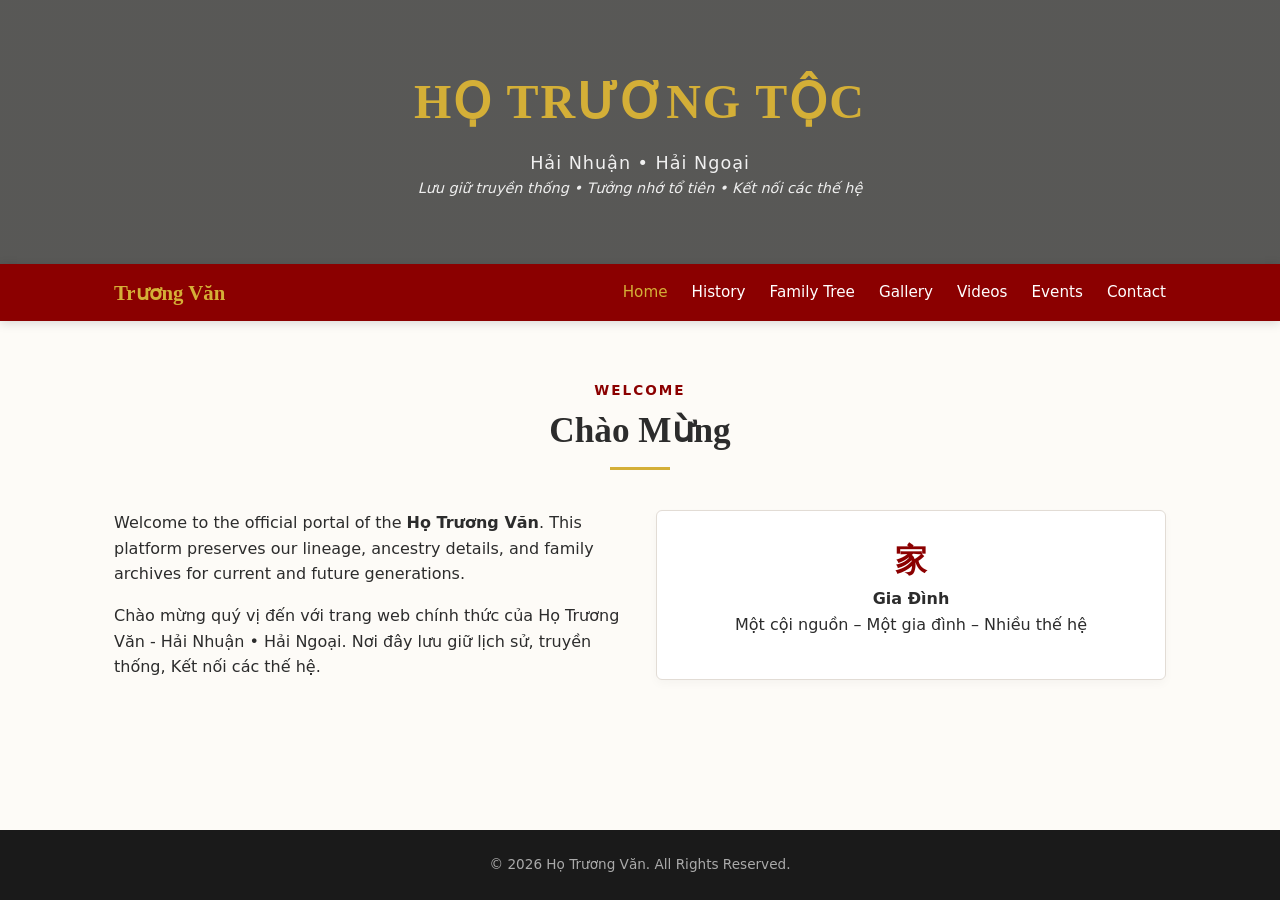
==== index.html @ 4f56e283 "Update index.html" ====
<!DOCTYPE html>
<html lang="en">
<head>
    <meta charset="UTF-8">
    <meta name="viewport" content="width=device-width, initial-scale=1.0">
    <title>Họ Trương Văn | Home</title>
    <link rel="stylesheet" href="style.css">
</head>
<body>
    <header class="hero">
        <div class="hero-overlay">
            <h1>HỌ TRƯƠNG TỘC</h1>
            <p class="tagline">Hải Nhuận • Hải Ngoại</p>
            <p class="vietnamese-tagline">Lưu giữ truyền thống • Tưởng nhớ tổ tiên • Kết nối các thế hệ</p>
        </div>
    </header>

    <nav class="navbar">
        <div class="nav-container">
            <div class="logo">Trương Văn</div>
            <button class="menu-toggle" id="menuToggle">☰</button>
            <div class="nav-links" id="navLinks">
                <a href="index.html" class="active">Home</a>
                <a href="history.html">History</a>
                <a href="family.html">Family Tree</a>
                <a href="gallery.html">Gallery</a>
                <a href="video.html">Videos</a>
                <a href="events.html">Events</a>
                <a href="contact.html">Contact</a>
            </div>
        </div>
    </nav>

    <main class="container">
        <div class="section-heading">
            <span>WELCOME</span>
            <h2>Chào Mừng</h2>
            <div class="divider"></div>
        </div>
        <div class="grid-2">
            <div>
                <p>Welcome to the official portal of the <strong>Họ Trương Văn</strong>. This platform preserves our lineage, ancestry details, and family archives for current and future generations.</p>
                <p style="margin-top: 1rem;" class="vietnamese-tagline">Chào mừng quý vị đến với trang web chính thức của Họ Trương Văn - Hải Nhuận • Hải Ngoại. Nơi đây lưu giữ lịch sử, truyền thống, Kết nối các thế hệ.</p>
            </div>
            <div class="card" style="text-align: center;">
                <h3 style="color: var(--primary-color); font-size: 2rem;">家</h3>
                <h4>Gia Đình</h4>
                <p>Một cội nguồn – Một gia đình – Nhiều thế hệ</p>
            </div>
        </div>
    </main>

    <footer><p>© 2026 Họ Trương Văn. All Rights Reserved.</p></footer>
    <script src="script.js"></script>
</body>
</html>
---- style.css ----
/* ==========================================================================
   1. Root Variables & Resets
   ========================================================================== */
:root {
  --primary-color: #8b0000;      /* Imperial Red */
  --accent-color: #d4af37;       /* Gold Accent */
  --bg-light: #fdfbf7;           /* Parchment background */
  --bg-card: #ffffff;
  --text-dark: #2c2c2c;
  --text-muted: #666666;
  --border-color: #e2dcd5;
  --font-heading: 'Georgia', 'Times New Roman', serif;
  --font-body: system-ui, -apple-system, sans-serif;
  --max-width: 1100px;
}

*, *::before, *::after {
  box-sizing: border-box;
  margin: 0;
  padding: 0;
}

body {
  font-family: var(--font-body);
  background-color: var(--bg-light);
  color: var(--text-dark);
  line-height: 1.6;
  display: flex;
  flex-direction: column;
  min-height: 100vh;
}

main { flex: 1; }

/* ==========================================================================
   2. Shared Header & Hero
   ========================================================================== */
.hero {
  background: linear-gradient(rgba(0, 0, 0, 0.65), rgba(0, 0, 0, 0.65)),
              url('https://images.unsplash.com/photo-1518709268805-4e9042af9f23?auto=format&fit=crop&w=1600&q=80') center/cover no-repeat;
  color: #ffffff;
  text-align: center;
  padding: 4rem 1.5rem;
}

.hero-overlay { max-width: 800px; margin: 0 auto; }

.hero h1 {
  font-family: var(--font-heading);
  font-size: clamp(2rem, 4vw, 3rem);
  letter-spacing: 2px;
  color: var(--accent-color);
  margin-bottom: 0.5rem;
}

.hero .tagline { font-size: 1.1rem; letter-spacing: 1px; color: #f0f0f0; }
.hero .vietnamese-tagline { font-style: italic; font-size: 0.9rem; opacity: 0.9; }

/* Navigation */
.navbar {
  background-color: var(--primary-color);
  position: sticky;
  top: 0;
  z-index: 1000;
  box-shadow: 0 2px 10px rgba(0, 0, 0, 0.15);
}

.nav-container {
  max-width: var(--max-width);
  margin: 0 auto;
  display: flex;
  justify-content: space-between;
  align-items: center;
  padding: 0.75rem 1.5rem;
}

.logo {
  font-family: var(--font-heading);
  font-size: 1.3rem;
  font-weight: bold;
  color: var(--accent-color);
}

.menu-toggle {
  display: none;
  background: none;
  border: none;
  color: #ffffff;
  font-size: 1.8rem;
  cursor: pointer;
}

.nav-links { display: flex; gap: 1.5rem; }

.nav-links a {
  color: #ffffff;
  text-decoration: none;
  font-weight: 500;
  font-size: 0.95rem;
  transition: color 0.3s;
}

.nav-links a:hover,
.nav-links a.active {
  color: var(--accent-color);
}

/* ==========================================================================
   3. Page Layouts & Components
   ========================================================================== */
.container {
  max-width: var(--max-width);
  margin: 0 auto;
  padding: 3.5rem 1.5rem;
}

.section-heading { text-align: center; margin-bottom: 2.5rem; }
.section-heading span { font-size: 0.85rem; font-weight: 700; letter-spacing: 2px; color: var(--primary-color); text-transform: uppercase; }
.section-heading h2 { font-family: var(--font-heading); font-size: 2.2rem; color: var(--text-dark); }
.divider { width: 60px; height: 3px; background-color: var(--accent-color); margin: 0.5rem auto 0; }

/* Grid Helper */
.grid-2 { display: grid; grid-template-columns: repeat(auto-fit, minmax(300px, 1fr)); gap: 2rem; }
.grid-3 { display: grid; grid-template-columns: repeat(auto-fit, minmax(280px, 1fr)); gap: 1.5rem; }

/* Cards & Content Elements */
.card {
  background: var(--bg-card);
  border: 1px solid var(--border-color);
  padding: 1.5rem;
  border-radius: 6px;
  box-shadow: 0 4px 10px rgba(0,0,0,0.03);
}

.timeline-item {
  border-left: 3px solid var(--accent-color);
  padding-left: 1.5rem;
  margin-bottom: 2rem;
}

.gallery-grid img {
  width: 100%;
  height: 220px;
  object-fit: cover;
  border-radius: 6px;
  box-shadow: 0 4px 8px rgba(0,0,0,0.1);
}

.form-group { margin-bottom: 1rem; }
.form-group label { display: block; margin-bottom: 0.5rem; font-weight: 500; }
.form-group input, .form-group textarea {
  width: 100%;
  padding: 0.75rem;
  border: 1px solid var(--border-color);
  border-radius: 4px;
}

.btn-submit {
  background: var(--primary-color);
  color: white;
  border: none;
  padding: 0.75rem 1.5rem;
  border-radius: 4px;
  cursor: pointer;
  font-weight: bold;
}

/* Footer */
footer {
  background-color: #1a1a1a;
  color: #aaaaaa;
  text-align: center;
  padding: 1.5rem;
  font-size: 0.85rem;
}

/* Mobile Responsiveness */
@media (max-width: 768px) {
  .menu-toggle { display: block; }
  .nav-links {
    display: none;
    flex-direction: column;
    position: absolute;
    top: 100%;
    left: 0;
    width: 100%;
    background-color: var(--primary-color);
    padding: 1rem 0;
  }
  .nav-links.active { display: flex; }
  .nav-links a { padding: 0.75rem 1.5rem; }
}

/* ==========================================================================
   Video Page & YouTube Button Styles
   ========================================================================== */
.video-card {
  padding: 0;
  overflow: hidden;
  display: flex;
  flex-direction: column;
}

.video-wrapper {
  position: relative;
  width: 100%;
  padding-bottom: 56.25%; /* 16:9 Widescreen Ratio */
  height: 0;
  background-color: #000000;
}

.video-wrapper iframe {
  position: absolute;
  top: 0;
  left: 0;
  width: 100%;
  height: 100%;
  border: 0;
}

.video-info {
  padding: 1.25rem;
  display: flex;
  flex-direction: column;
  gap: 0.5rem;
}

.video-info h3 {
  font-family: var(--font-heading);
  font-size: 1.2rem;
  color: var(--primary-color);
}

.video-info p {
  font-size: 0.9rem;
  color: var(--text-muted);
}

/* YouTube Button Link Styling */
.yt-link {
  display: inline-block;
  align-self: flex-start;
  margin-top: 0.5rem;
  padding: 0.5rem 1rem;
  background-color: #ff0000; /* YouTube Red */
  color: #ffffff;
  text-decoration: none;
  font-size: 0.85rem;
  font-weight: bold;
  border-radius: 4px;
  transition: background-color 0.3s ease;
}

.yt-link:hover {
  background-color: #cc0000;
}
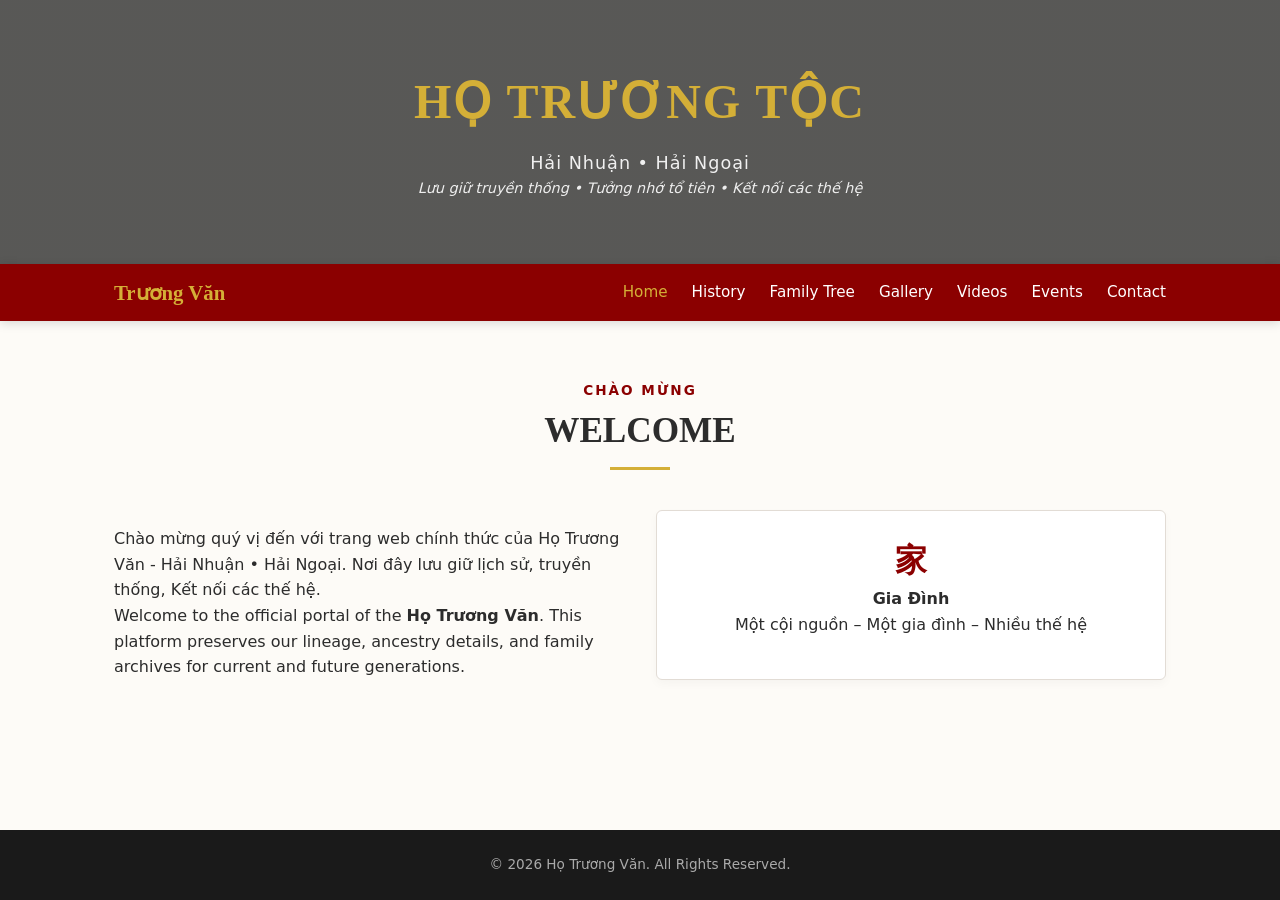
==== commit b76ffde6: "Update index.html" ====
--- a/index.html
+++ b/index.html
@@ -33,14 +33,14 @@
 
     <main class="container">
         <div class="section-heading">
-            <span>WELCOME</span>
-            <h2>Chào Mừng</h2>
+            <span>Chào Mừng</span>
+            <h2>WELCOME</h2>
             <div class="divider"></div>
         </div>
         <div class="grid-2">
             <div>
+                <p style="margin-top: 1rem;" class="vietnamese-tagline">Chào mừng quý vị đến với trang web chính thức của Họ Trương Văn - Hải Nhuận • Hải Ngoại. Nơi đây lưu giữ lịch sử, truyền thống, Kết nối các thế hệ.</p>
                 <p>Welcome to the official portal of the <strong>Họ Trương Văn</strong>. This platform preserves our lineage, ancestry details, and family archives for current and future generations.</p>
-                <p style="margin-top: 1rem;" class="vietnamese-tagline">Chào mừng quý vị đến với trang web chính thức của Họ Trương Văn - Hải Nhuận • Hải Ngoại. Nơi đây lưu giữ lịch sử, truyền thống, Kết nối các thế hệ.</p>
             </div>
             <div class="card" style="text-align: center;">
                 <h3 style="color: var(--primary-color); font-size: 2rem;">家</h3>
--- a/style.css
+++ b/style.css
@@ -1,256 +1,254 @@
-/* ==========================================================================
-   1. Root Variables & Resets
-   ========================================================================== */
-:root {
-  --primary-color: #8b0000;      /* Imperial Red */
-  --accent-color: #d4af37;       /* Gold Accent */
-  --bg-light: #fdfbf7;           /* Parchment background */
-  --bg-card: #ffffff;
-  --text-dark: #2c2c2c;
-  --text-muted: #666666;
-  --border-color: #e2dcd5;
-  --font-heading: 'Georgia', 'Times New Roman', serif;
-  --font-body: system-ui, -apple-system, sans-serif;
-  --max-width: 1100px;
-}
-
-*, *::before, *::after {
-  box-sizing: border-box;
-  margin: 0;
-  padding: 0;
-}
-
-body {
-  font-family: var(--font-body);
-  background-color: var(--bg-light);
-  color: var(--text-dark);
-  line-height: 1.6;
-  display: flex;
-  flex-direction: column;
-  min-height: 100vh;
-}
-
-main { flex: 1; }
-
-/* ==========================================================================
-   2. Shared Header & Hero
-   ========================================================================== */
-.hero {
-  background: linear-gradient(rgba(0, 0, 0, 0.65), rgba(0, 0, 0, 0.65)),
-              url('https://images.unsplash.com/photo-1518709268805-4e9042af9f23?auto=format&fit=crop&w=1600&q=80') center/cover no-repeat;
-  color: #ffffff;
-  text-align: center;
-  padding: 4rem 1.5rem;
-}
-
-.hero-overlay { max-width: 800px; margin: 0 auto; }
-
-.hero h1 {
-  font-family: var(--font-heading);
-  font-size: clamp(2rem, 4vw, 3rem);
-  letter-spacing: 2px;
-  color: var(--accent-color);
-  margin-bottom: 0.5rem;
-}
-
-.hero .tagline { font-size: 1.1rem; letter-spacing: 1px; color: #f0f0f0; }
-.hero .vietnamese-tagline { font-style: italic; font-size: 0.9rem; opacity: 0.9; }
-
-/* Navigation */
-.navbar {
-  background-color: var(--primary-color);
-  position: sticky;
-  top: 0;
-  z-index: 1000;
-  box-shadow: 0 2px 10px rgba(0, 0, 0, 0.15);
-}
-
-.nav-container {
-  max-width: var(--max-width);
-  margin: 0 auto;
-  display: flex;
-  justify-content: space-between;
-  align-items: center;
-  padding: 0.75rem 1.5rem;
-}
-
-.logo {
-  font-family: var(--font-heading);
-  font-size: 1.3rem;
-  font-weight: bold;
-  color: var(--accent-color);
-}
-
-.menu-toggle {
-  display: none;
-  background: none;
-  border: none;
-  color: #ffffff;
-  font-size: 1.8rem;
-  cursor: pointer;
-}
-
-.nav-links { display: flex; gap: 1.5rem; }
-
-.nav-links a {
-  color: #ffffff;
-  text-decoration: none;
-  font-weight: 500;
-  font-size: 0.95rem;
-  transition: color 0.3s;
-}
-
-.nav-links a:hover,
-.nav-links a.active {
-  color: var(--accent-color);
-}
-
-/* ==========================================================================
-   3. Page Layouts & Components
-   ========================================================================== */
-.container {
-  max-width: var(--max-width);
-  margin: 0 auto;
-  padding: 3.5rem 1.5rem;
-}
-
-.section-heading { text-align: center; margin-bottom: 2.5rem; }
-.section-heading span { font-size: 0.85rem; font-weight: 700; letter-spacing: 2px; color: var(--primary-color); text-transform: uppercase; }
-.section-heading h2 { font-family: var(--font-heading); font-size: 2.2rem; color: var(--text-dark); }
-.divider { width: 60px; height: 3px; background-color: var(--accent-color); margin: 0.5rem auto 0; }
-
-/* Grid Helper */
-.grid-2 { display: grid; grid-template-columns: repeat(auto-fit, minmax(300px, 1fr)); gap: 2rem; }
-.grid-3 { display: grid; grid-template-columns: repeat(auto-fit, minmax(280px, 1fr)); gap: 1.5rem; }
-
-/* Cards & Content Elements */
-.card {
-  background: var(--bg-card);
-  border: 1px solid var(--border-color);
-  padding: 1.5rem;
-  border-radius: 6px;
-  box-shadow: 0 4px 10px rgba(0,0,0,0.03);
-}
-
-.timeline-item {
-  border-left: 3px solid var(--accent-color);
-  padding-left: 1.5rem;
-  margin-bottom: 2rem;
-}
-
-.gallery-grid img {
-  width: 100%;
-  height: 220px;
-  object-fit: cover;
-  border-radius: 6px;
-  box-shadow: 0 4px 8px rgba(0,0,0,0.1);
-}
-
-.form-group { margin-bottom: 1rem; }
-.form-group label { display: block; margin-bottom: 0.5rem; font-weight: 500; }
-.form-group input, .form-group textarea {
-  width: 100%;
-  padding: 0.75rem;
-  border: 1px solid var(--border-color);
-  border-radius: 4px;
-}
-
-.btn-submit {
-  background: var(--primary-color);
-  color: white;
-  border: none;
-  padding: 0.75rem 1.5rem;
-  border-radius: 4px;
-  cursor: pointer;
-  font-weight: bold;
-}
-
-/* Footer */
-footer {
-  background-color: #1a1a1a;
-  color: #aaaaaa;
-  text-align: center;
-  padding: 1.5rem;
-  font-size: 0.85rem;
-}
-
-/* Mobile Responsiveness */
-@media (max-width: 768px) {
-  .menu-toggle { display: block; }
-  .nav-links {
-    display: none;
-    flex-direction: column;
-    position: absolute;
-    top: 100%;
-    left: 0;
-    width: 100%;
-    background-color: var(--primary-color);
-    padding: 1rem 0;
-  }
-  .nav-links.active { display: flex; }
-  .nav-links a { padding: 0.75rem 1.5rem; }
-}
-
-/* ==========================================================================
-   Video Page & YouTube Button Styles
-   ========================================================================== */
-.video-card {
-  padding: 0;
-  overflow: hidden;
-  display: flex;
-  flex-direction: column;
-}
-
-.video-wrapper {
-  position: relative;
-  width: 100%;
-  padding-bottom: 56.25%; /* 16:9 Widescreen Ratio */
-  height: 0;
-  background-color: #000000;
-}
-
-.video-wrapper iframe {
-  position: absolute;
-  top: 0;
-  left: 0;
-  width: 100%;
-  height: 100%;
-  border: 0;
-}
-
-.video-info {
-  padding: 1.25rem;
-  display: flex;
-  flex-direction: column;
-  gap: 0.5rem;
-}
-
-.video-info h3 {
-  font-family: var(--font-heading);
-  font-size: 1.2rem;
-  color: var(--primary-color);
-}
-
-.video-info p {
-  font-size: 0.9rem;
-  color: var(--text-muted);
-}
-
-/* YouTube Button Link Styling */
-.yt-link {
-  display: inline-block;
-  align-self: flex-start;
-  margin-top: 0.5rem;
-  padding: 0.5rem 1rem;
-  background-color: #ff0000; /* YouTube Red */
-  color: #ffffff;
-  text-decoration: none;
-  font-size: 0.85rem;
-  font-weight: bold;
-  border-radius: 4px;
-  transition: background-color 0.3s ease;
-}
-
-.yt-link:hover {
-  background-color: #cc0000;
-}
+/* ==========================================================================
+   1. Root Variables & Resets
+   ========================================================================== */
+:root {
+  --primary-color: #8b0000;      /* Imperial Red */
+  --accent-color: #d4af37;       /* Gold Accent */
+  --bg-light: #fdfbf7;           /* Parchment background */
+  --bg-card: #ffffff;
+  --text-dark: #2c2c2c;
+  --text-muted: #666666;
+  --border-color: #e2dcd5;
+  --font-heading: 'Georgia', 'Times New Roman', serif;
+  --font-body: system-ui, -apple-system, sans-serif;
+  --max-width: 1100px;
+}
+
+*, *::before, *::after {
+  box-sizing: border-box;
+  margin: 0;
+  padding: 0;
+}
+
+body {
+  font-family: var(--font-body);
+  background-color: var(--bg-light);
+  color: var(--text-dark);
+  line-height: 1.6;
+  display: flex;
+  flex-direction: column;
+  min-height: 100vh;
+}
+
+main { flex: 1; }
+
+/* ==========================================================================
+   2. Shared Header & Hero
+   ========================================================================== */
+.hero {
+  background: linear-gradient(rgba(0, 0, 0, 0.65), rgba(0, 0, 0, 0.65)),
+              url('https://images.unsplash.com/photo-1518709268805-4e9042af9f23?auto=format&fit=crop&w=1600&q=80') center/cover no-repeat;
+  color: #ffffff;
+  text-align: center;
+  padding: 4rem 1.5rem;
+}
+
+.hero-overlay { max-width: 800px; margin: 0 auto; }
+
+.hero h1 {
+  font-family: var(--font-heading);
+  font-size: clamp(2rem, 4vw, 3rem);
+  letter-spacing: 2px;
+  color: var(--accent-color);
+  margin-bottom: 0.5rem;
+}
+
+.hero .tagline { font-size: 1.1rem; letter-spacing: 1px; color: #f0f0f0; }
+.hero .vietnamese-tagline { font-style: italic; font-size: 0.9rem; opacity: 0.9; }
+
+/* Navigation */
+.navbar {
+  background-color: var(--primary-color);
+  position: sticky;
+  top: 0;
+  z-index: 1000;
+  box-shadow: 0 2px 10px rgba(0, 0, 0, 0.15);
+}
+
+.nav-container {
+  max-width: var(--max-width);
+  margin: 0 auto;
+  display: flex;
+  justify-content: space-between;
+  align-items: center;
+  padding: 0.75rem 1.5rem;
+}
+
+.logo {
+  font-family: var(--font-heading);
+  font-size: 1.3rem;
+  font-weight: bold;
+  color: var(--accent-color);
+}
+
+.menu-toggle {
+  display: none;
+  background: none;
+  border: none;
+  color: #ffffff;
+  font-size: 1.8rem;
+  cursor: pointer;
+}
+
+.nav-links { display: flex; gap: 1.5rem; }
+
+.nav-links a {
+  color: #ffffff;
+  text-decoration: none;
+  font-weight: 500;
+  font-size: 0.95rem;
+  transition: color 0.3s;
+}
+
+.nav-links a:hover,
+.nav-links a.active {
+  color: var(--accent-color);
+}
+
+/* ==========================================================================
+   3. Page Layouts & Components
+   ========================================================================== */
+.container {
+  max-width: var(--max-width);
+  margin: 0 auto;
+  padding: 3.5rem 1.5rem;
+}
+
+.section-heading { text-align: center; margin-bottom: 2.5rem; }
+.section-heading span { font-size: 0.85rem; font-weight: 700; letter-spacing: 2px; color: var(--primary-color); text-transform: uppercase; }
+.section-heading h2 { font-family: var(--font-heading); font-size: 2.2rem; color: var(--text-dark); }
+.divider { width: 60px; height: 3px; background-color: var(--accent-color); margin: 0.5rem auto 0; }
+
+/* Grid Helper */
+.grid-2 { display: grid; grid-template-columns: repeat(auto-fit, minmax(300px, 1fr)); gap: 2rem; }
+.grid-3 { display: grid; grid-template-columns: repeat(auto-fit, minmax(280px, 1fr)); gap: 1.5rem; }
+
+/* Cards & Content Elements */
+.card {
+  background: var(--bg-card);
+  border: 1px solid var(--border-color);
+  padding: 1.5rem;
+  border-radius: 6px;
+  box-shadow: 0 4px 10px rgba(0,0,0,0.03);
+}
+
+.timeline-item {
+  border-left: 3px solid var(--accent-color);
+  padding-left: 1.5rem;
+  margin-bottom: 2rem;
+}
+
+.gallery-grid img {
+  width: 100%;
+  height: 220px;
+  object-fit: cover;
+  border-radius: 6px;
+  box-shadow: 0 4px 8px rgba(0,0,0,0.1);
+}
+
+.form-group { margin-bottom: 1rem; }
+.form-group label { display: block; margin-bottom: 0.5rem; font-weight: 500; }
+.form-group input, .form-group textarea {
+  width: 100%;
+  padding: 0.75rem;
+  border: 1px solid var(--border-color);
+  border-radius: 4px;
+}
+
+.btn-submit {
+  background: var(--primary-color);
+  color: white;
+  border: none;
+  padding: 0.75rem 1.5rem;
+  border-radius: 4px;
+  cursor: pointer;
+  font-weight: bold;
+}
+
+/* Footer */
+footer {
+  background-color: #1a1a1a;
+  color: #aaaaaa;
+  text-align: center;
+  padding: 1.5rem;
+  font-size: 0.85rem;
+}
+
+/* Mobile Responsiveness */
+@media (max-width: 768px) {
+  .menu-toggle { display: block; }
+  .nav-links {
+    display: none;
+    flex-direction: column;
+    position: absolute;
+    top: 100%;
+    left: 0;
+    width: 100%;
+    background-color: var(--primary-color);
+    padding: 1rem 0;
+  }
+  .nav-links.active { display: flex; }
+  .nav-links a { padding: 0.75rem 1.5rem; }
+}
+
+/* ==========================================================================
+   Video Page & YouTube Button Styles
+   ========================================================================== */
+.video-card {
+  padding: 0;
+  overflow: hidden;
+  display: flex;
+  flex-direction: column;
+}
+
+.video-wrapper {
+  position: relative;
+  width: 100%;
+  aspect-ratio: 16 / 9;
+}
+
+.video-wrapper iframe {
+  position: absolute;
+  top: 0;
+  left: 0;
+  width: 100%;
+  height: 100%;
+  border: 0;
+}
+
+.video-info {
+  padding: 1.25rem;
+  display: flex;
+  flex-direction: column;
+  gap: 0.5rem;
+}
+
+.video-info h3 {
+  font-family: var(--font-heading);
+  font-size: 1.2rem;
+  color: var(--primary-color);
+}
+
+.video-info p {
+  font-size: 0.9rem;
+  color: var(--text-muted);
+}
+
+/* YouTube Button Link Styling */
+.yt-link {
+  display: inline-block;
+  align-self: flex-start;
+  margin-top: 0.5rem;
+  padding: 0.5rem 1rem;
+  background-color: #ff0000; /* YouTube Red */
+  color: #ffffff;
+  text-decoration: none;
+  font-size: 0.85rem;
+  font-weight: bold;
+  border-radius: 4px;
+  transition: background-color 0.3s ease;
+}
+
+.yt-link:hover {
+  background-color: #cc0000;
+}
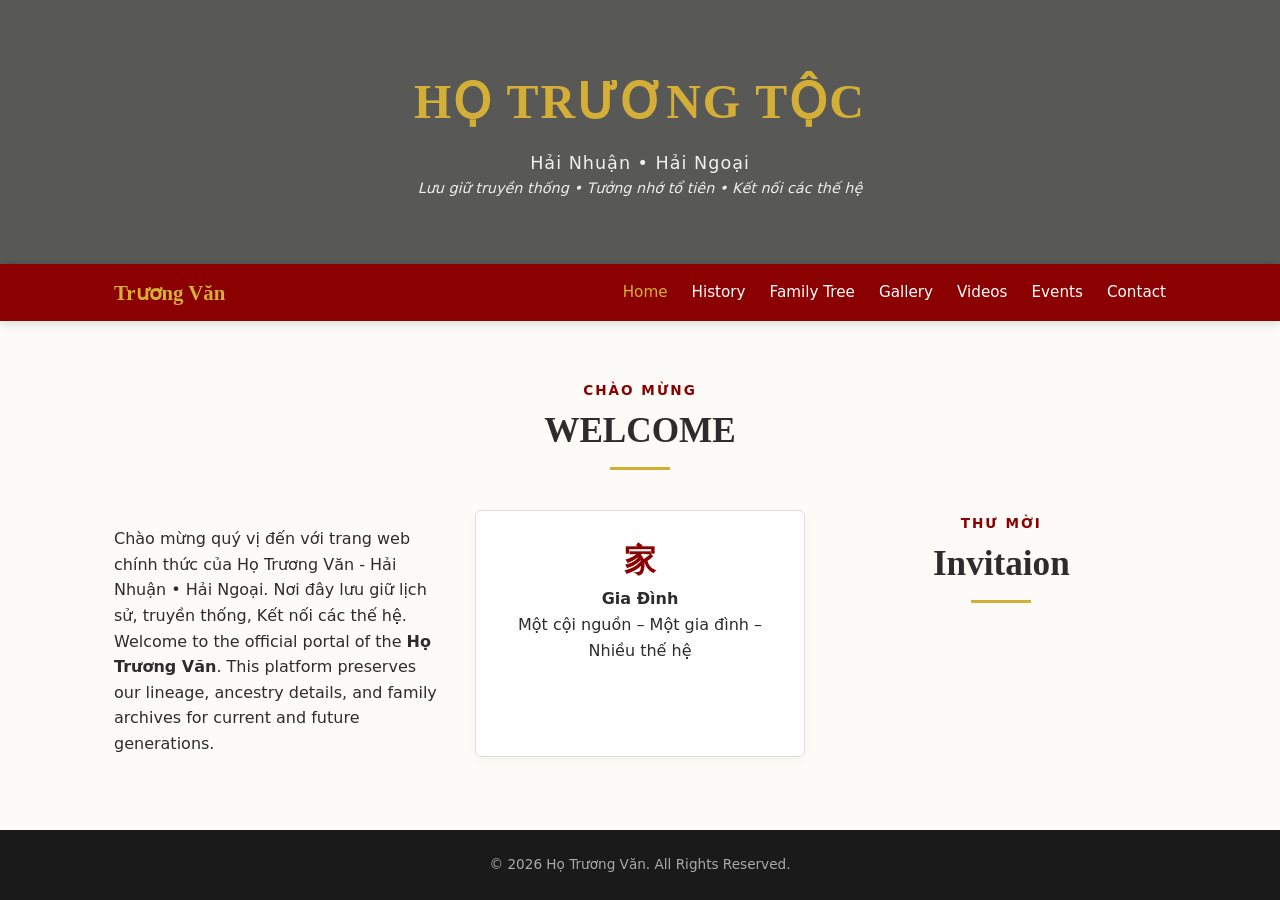
==== commit f72e4cd0: "Update index.html" ====
--- a/index.html
+++ b/index.html
@@ -47,6 +47,12 @@
                 <h4>Gia Đình</h4>
                 <p>Một cội nguồn – Một gia đình – Nhiều thế hệ</p>
             </div>
+        <div class="section-heading">
+            <span>THƯ MỜI</span>
+            <h2>Invitaion</h2>
+            <div class="divider"></div>
+        </div>
+            
         </div>
     </main>
 
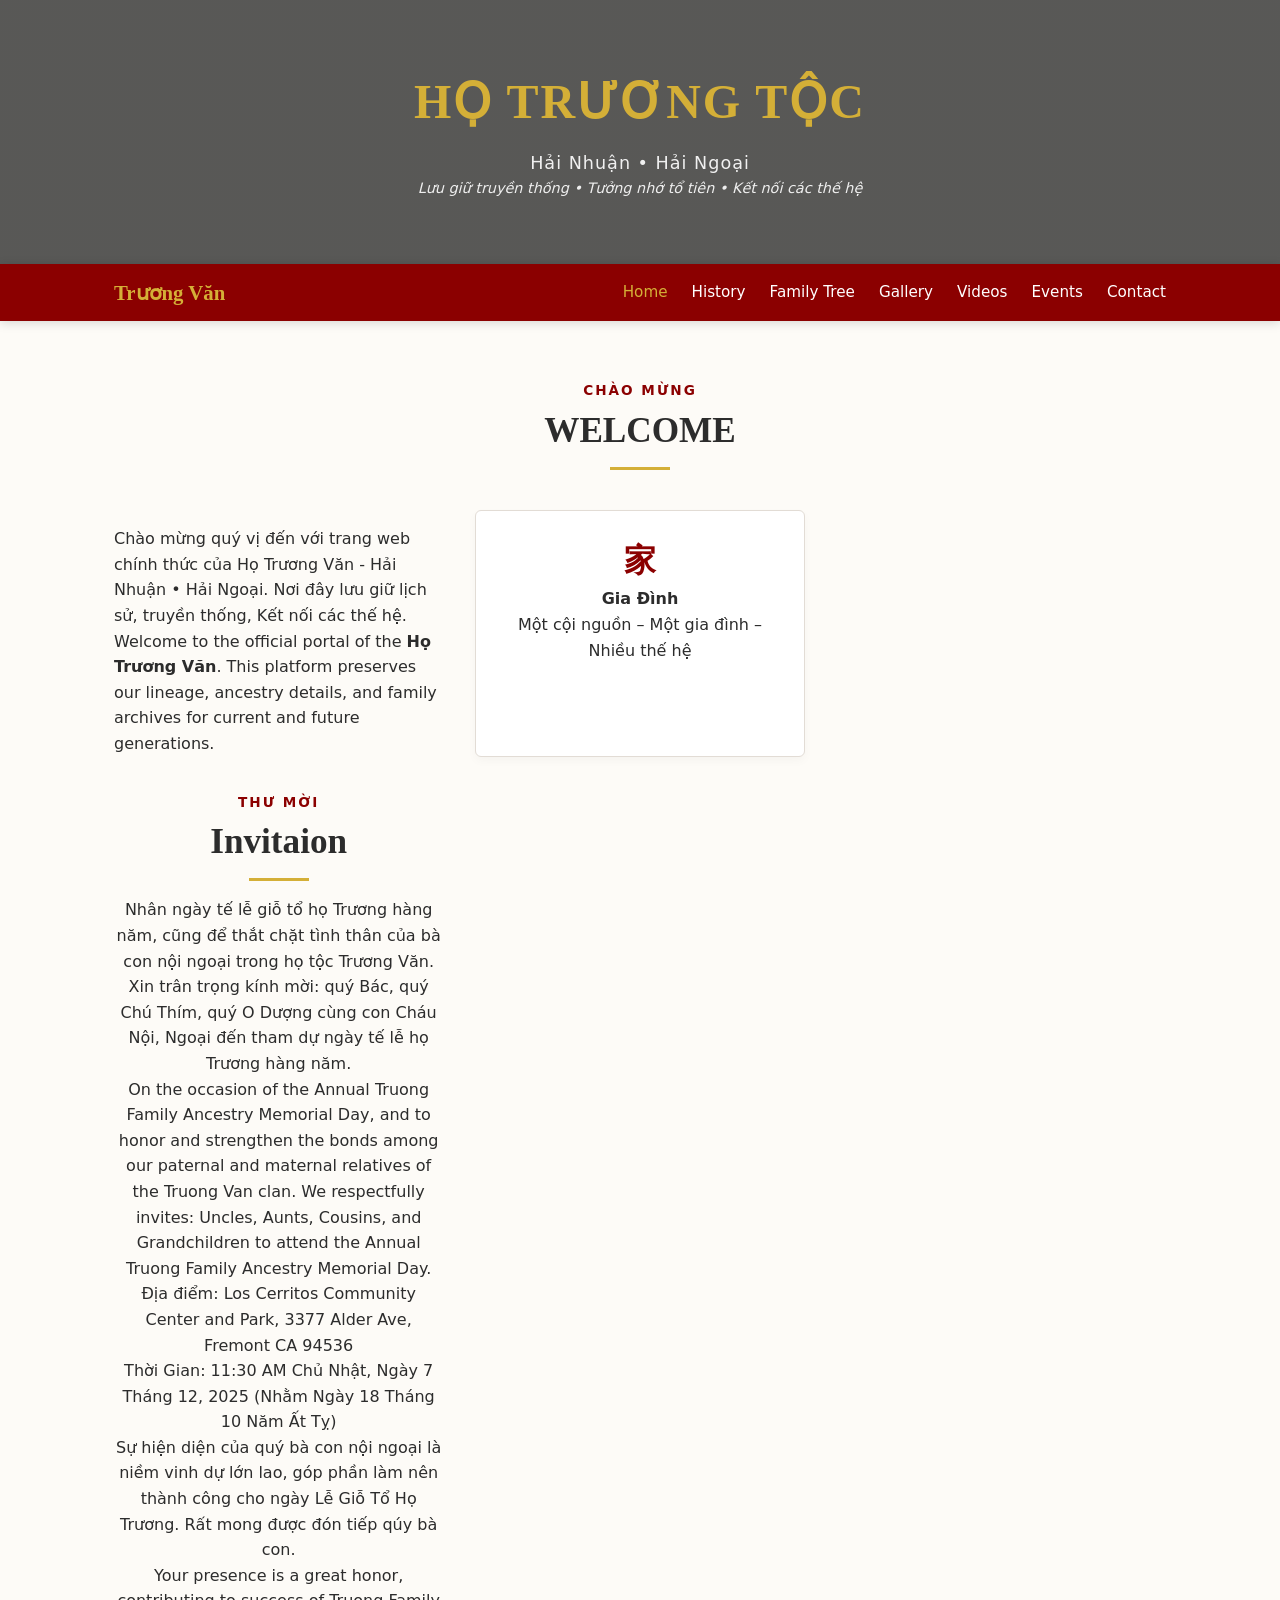
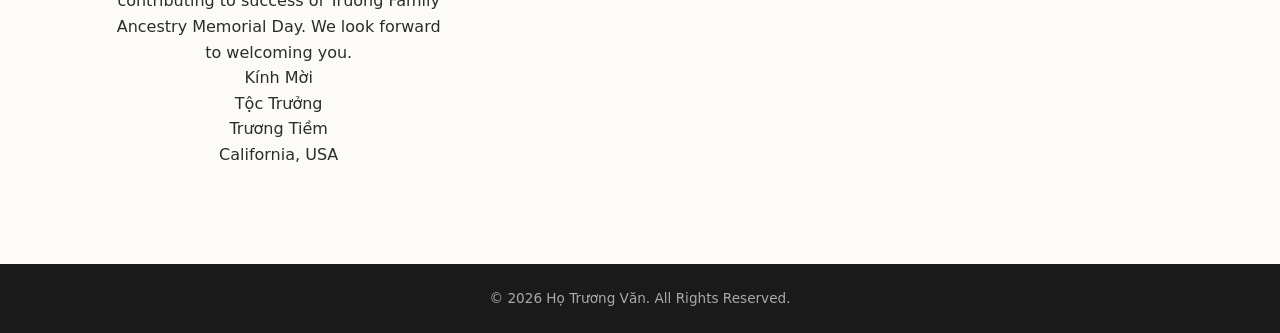
==== commit a912ed73: "Update index.html" ====
--- a/index.html
+++ b/index.html
@@ -47,10 +47,24 @@
                 <h4>Gia Đình</h4>
                 <p>Một cội nguồn – Một gia đình – Nhiều thế hệ</p>
             </div>
+            <p></p>
         <div class="section-heading">
             <span>THƯ MỜI</span>
             <h2>Invitaion</h2>
             <div class="divider"></div>
+            <p style="margin-top: 1rem;" class="vietnamese-tagline">Nhân ngày tế lễ giỗ tổ họ Trương hàng năm, cũng để thắt chặt tình thân của bà con nội ngoại trong họ tộc Trương Văn.  Xin trân trọng kính mời: quý Bác, quý Chú Thím, quý O Dượng cùng con Cháu Nội, Ngoại đến tham dự ngày tế lễ họ Trương hàng năm.</p>
+            <p>On the occasion of the Annual Truong Family Ancestry Memorial Day, and to honor and strengthen the bonds among our paternal and maternal relatives of the Truong Van clan.  We respectfully invites: Uncles, Aunts, Cousins, and Grandchildren to attend the Annual Truong Family Ancestry Memorial Day. </p>
+            <p></p>
+            <p>Địa điểm: Los Cerritos Community Center and Park, 3377 Alder Ave, Fremont CA 94536</p>
+            <p>Thời Gian: 11:30 AM Chủ Nhật, Ngày 7 Tháng 12, 2025 (Nhằm Ngày 18 Tháng 10 Năm Ất Tỵ)</p>
+            <p></p>
+            <p>Sự hiện diện của quý bà con nội ngoại là niềm vinh dự lớn lao, góp phần làm nên thành công cho ngày Lễ Giỗ Tổ Họ Trương.  Rất mong được đón tiếp qúy bà con.</p>
+            <p>Your presence is a great honor, contributing to success of Truong Family Ancestry Memorial Day.  We look forward to welcoming you.</p>
+            <p></p>
+            <p>Kính Mời</p>
+            <p>Tộc Trưởng</p>
+            <p>Trương Tiềm</p>
+            <p>California, USA</p>
         </div>
             
         </div>
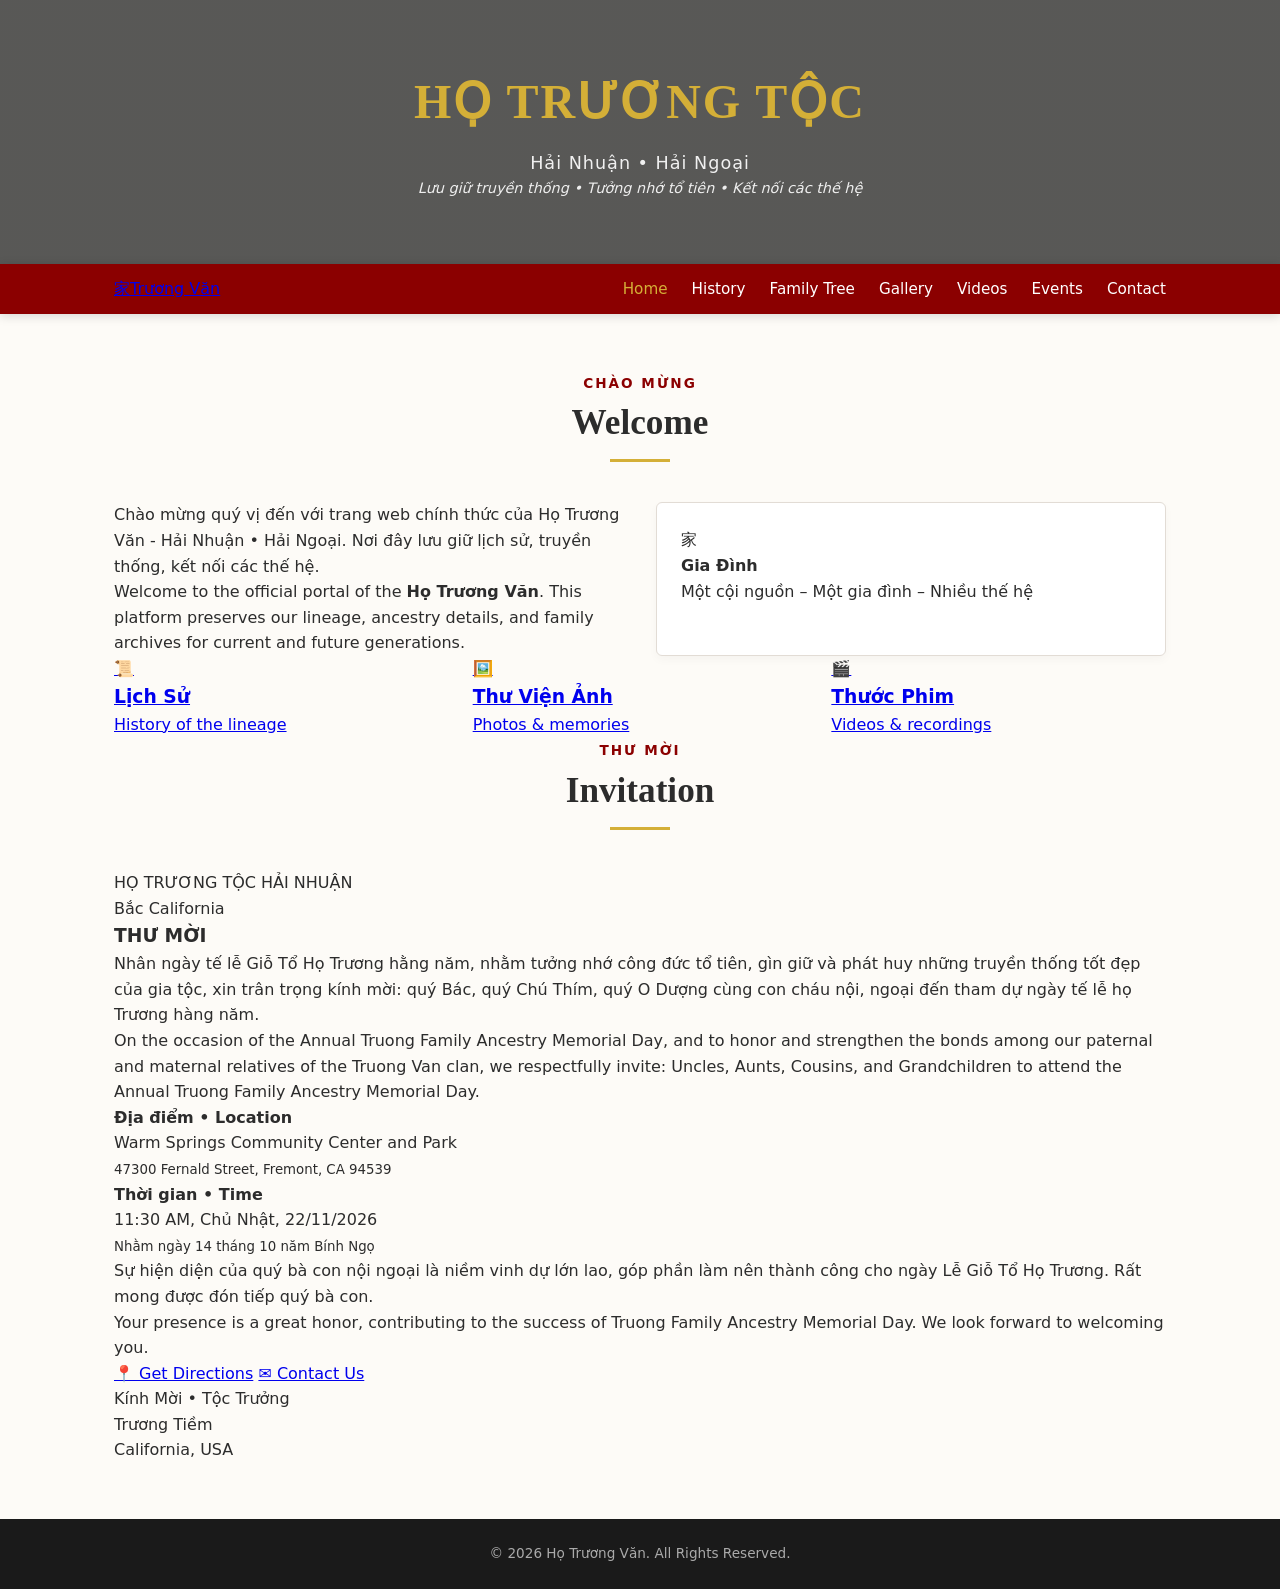
==== commit 38a273d4: "Update index.html" ====
--- a/index.html
+++ b/index.html
@@ -1,24 +1,30 @@
 <!DOCTYPE html>
-<html lang="en">
+<html lang="vi">
 <head>
     <meta charset="UTF-8">
     <meta name="viewport" content="width=device-width, initial-scale=1.0">
+    <meta name="theme-color" content="#8b0000">
+    <meta name="description" content="Trang web chính thức của Họ Trương Văn – Hải Nhuận • Hải Ngoại.">
     <title>Họ Trương Văn | Home</title>
+    <link rel="preconnect" href="https://fonts.googleapis.com">
+    <link rel="preconnect" href="https://fonts.gstatic.com" crossorigin>
+    <link href="https://fonts.googleapis.com/css2?family=Be+Vietnam+Pro:wght@400;500;600&family=Playfair+Display:wght@500;600;700&display=swap&subset=vietnamese" rel="stylesheet">
     <link rel="stylesheet" href="style.css">
 </head>
 <body>
-    <header class="hero">
+    <header class="hero hero--home">
         <div class="hero-overlay">
             <h1>HỌ TRƯƠNG TỘC</h1>
+            <span class="orn"></span>
             <p class="tagline">Hải Nhuận • Hải Ngoại</p>
             <p class="vietnamese-tagline">Lưu giữ truyền thống • Tưởng nhớ tổ tiên • Kết nối các thế hệ</p>
         </div>
     </header>
 
-    <nav class="navbar">
+    <nav class="navbar" aria-label="Main">
         <div class="nav-container">
-            <div class="logo">Trương Văn</div>
-            <button class="menu-toggle" id="menuToggle">☰</button>
+            <a class="brand" href="index.html"><span class="brand-mark">家</span><span>Trương Văn</span></a>
+            <button class="menu-toggle" id="menuToggle" aria-label="Menu" aria-expanded="false" aria-controls="navLinks">☰</button>
             <div class="nav-links" id="navLinks">
                 <a href="index.html" class="active">Home</a>
                 <a href="history.html">History</a>
@@ -32,42 +38,80 @@
     </nav>
 
     <main class="container">
-        <div class="section-heading">
-            <span>Chào Mừng</span>
-            <h2>WELCOME</h2>
-            <div class="divider"></div>
-        </div>
-        <div class="grid-2">
-            <div>
-                <p style="margin-top: 1rem;" class="vietnamese-tagline">Chào mừng quý vị đến với trang web chính thức của Họ Trương Văn - Hải Nhuận • Hải Ngoại. Nơi đây lưu giữ lịch sử, truyền thống, Kết nối các thế hệ.</p>
-                <p>Welcome to the official portal of the <strong>Họ Trương Văn</strong>. This platform preserves our lineage, ancestry details, and family archives for current and future generations.</p>
+        <!-- Welcome -->
+        <section class="section">
+            <div class="section-heading">
+                <span>Chào Mừng</span>
+                <h2>Welcome</h2>
+                <div class="divider"></div>
             </div>
-            <div class="card" style="text-align: center;">
-                <h3 style="color: var(--primary-color); font-size: 2rem;">家</h3>
-                <h4>Gia Đình</h4>
-                <p>Một cội nguồn – Một gia đình – Nhiều thế hệ</p>
+            <div class="grid-2">
+                <div class="welcome-text">
+                    <p class="vietnamese-text">Chào mừng quý vị đến với trang web chính thức của Họ Trương Văn - Hải Nhuận • Hải Ngoại. Nơi đây lưu giữ lịch sử, truyền thống, kết nối các thế hệ.</p>
+                    <p>Welcome to the official portal of the <strong>Họ Trương Văn</strong>. This platform preserves our lineage, ancestry details, and family archives for current and future generations.</p>
+                </div>
+                <div class="card kanji-card">
+                    <div class="kanji">家</div>
+                    <h4>Gia Đình</h4>
+                    <p>Một cội nguồn – Một gia đình – Nhiều thế hệ</p>
+                </div>
             </div>
-            <p></p>
-        <div class="section-heading">
-            <span>THƯ MỜI</span>
-            <h2>Invitaion</h2>
-            <div class="divider"></div>
-            <p style="margin-top: 1rem;" class="vietnamese-tagline">Nhân ngày tế lễ giỗ tổ họ Trương hàng năm, cũng để thắt chặt tình thân của bà con nội ngoại trong họ tộc Trương Văn.  Xin trân trọng kính mời: quý Bác, quý Chú Thím, quý O Dượng cùng con Cháu Nội, Ngoại đến tham dự ngày tế lễ họ Trương hàng năm.</p>
-            <p>On the occasion of the Annual Truong Family Ancestry Memorial Day, and to honor and strengthen the bonds among our paternal and maternal relatives of the Truong Van clan.  We respectfully invites: Uncles, Aunts, Cousins, and Grandchildren to attend the Annual Truong Family Ancestry Memorial Day. </p>
-            <p></p>
-            <p>Địa điểm: Los Cerritos Community Center and Park, 3377 Alder Ave, Fremont CA 94536</p>
-            <p>Thời Gian: 11:30 AM Chủ Nhật, Ngày 7 Tháng 12, 2025 (Nhằm Ngày 18 Tháng 10 Năm Ất Tỵ)</p>
-            <p></p>
-            <p>Sự hiện diện của quý bà con nội ngoại là niềm vinh dự lớn lao, góp phần làm nên thành công cho ngày Lễ Giỗ Tổ Họ Trương.  Rất mong được đón tiếp qúy bà con.</p>
-            <p>Your presence is a great honor, contributing to success of Truong Family Ancestry Memorial Day.  We look forward to welcoming you.</p>
-            <p></p>
-            <p>Kính Mời</p>
-            <p>Tộc Trưởng</p>
-            <p>Trương Tiềm</p>
-            <p>California, USA</p>
-        </div>
-            
-        </div>
+        </section>
+
+        <!-- Quick links -->
+        <section class="section">
+            <div class="grid-3">
+                <a class="tile" href="history.html"><span class="ico">📜</span><h3>Lịch Sử</h3><p>History of the lineage</p></a>
+                <a class="tile" href="gallery.html"><span class="ico">🖼️</span><h3>Thư Viện Ảnh</h3><p>Photos &amp; memories</p></a>
+                <a class="tile" href="video.html"><span class="ico">🎬</span><h3>Thước Phim</h3><p>Videos &amp; recordings</p></a>
+            </div>
+        </section>
+
+        <!-- Invitation -->
+        <section class="section">
+            <div class="section-heading">
+                <span>Thư Mời</span>
+                <h2>Invitation</h2>
+                <div class="divider"></div>
+            </div>
+
+            <article class="invite">
+                <p class="clan">HỌ TRƯƠNG TỘC HẢI NHUẬN</p>
+                <p class="region">Bắc California</p>
+                <h3>THƯ MỜI</h3>
+                <span class="countdown" id="countdown" data-date="2026-11-22T11:30:00-08:00"></span>
+
+                <p>Nhân ngày tế lễ Giỗ Tổ Họ Trương hằng năm, nhằm tưởng nhớ công đức tổ tiên, gìn giữ và phát huy những truyền thống tốt đẹp của gia tộc, xin trân trọng kính mời: quý Bác, quý Chú Thím, quý O Dượng cùng con cháu nội, ngoại đến tham dự ngày tế lễ họ Trương hàng năm.</p>
+                <p class="en">On the occasion of the Annual Truong Family Ancestry Memorial Day, and to honor and strengthen the bonds among our paternal and maternal relatives of the Truong Van clan, we respectfully invite: Uncles, Aunts, Cousins, and Grandchildren to attend the Annual Truong Family Ancestry Memorial Day.</p>
+
+                <div class="invite-details">
+                    <div>
+                        <h4>Địa điểm • Location</h4>
+                        <p>Warm Springs Community Center and Park<br>
+                        <small>47300 Fernald Street, Fremont, CA 94539</small></p>
+                    </div>
+                    <div>
+                        <h4>Thời gian • Time</h4>
+                        <p>11:30 AM, Chủ Nhật, 22/11/2026<br>
+                        <small>Nhằm ngày 14 tháng 10 năm Bính Ngọ</small></p>
+                    </div>
+                </div>
+
+                <p>Sự hiện diện của quý bà con nội ngoại là niềm vinh dự lớn lao, góp phần làm nên thành công cho ngày Lễ Giỗ Tổ Họ Trương. Rất mong được đón tiếp quý bà con.</p>
+                <p class="en">Your presence is a great honor, contributing to the success of Truong Family Ancestry Memorial Day. We look forward to welcoming you.</p>
+
+                <div class="btn-row">
+                    <a class="btn" target="_blank" rel="noopener noreferrer" href="https://www.google.com/maps/search/?api=1&query=47300+Fernald+Street+Fremont+CA+94539">📍 Get Directions</a>
+                    <a class="btn btn-outline" href="contact.html">✉ Contact Us</a>
+                </div>
+
+                <div class="signoff">
+                    <p class="title">Kính Mời • Tộc Trưởng</p>
+                    <p class="name">Trương Tiềm</p>
+                    <p class="title">California, USA</p>
+                </div>
+            </article>
+        </section>
     </main>
 
     <footer><p>© 2026 Họ Trương Văn. All Rights Reserved.</p></footer>
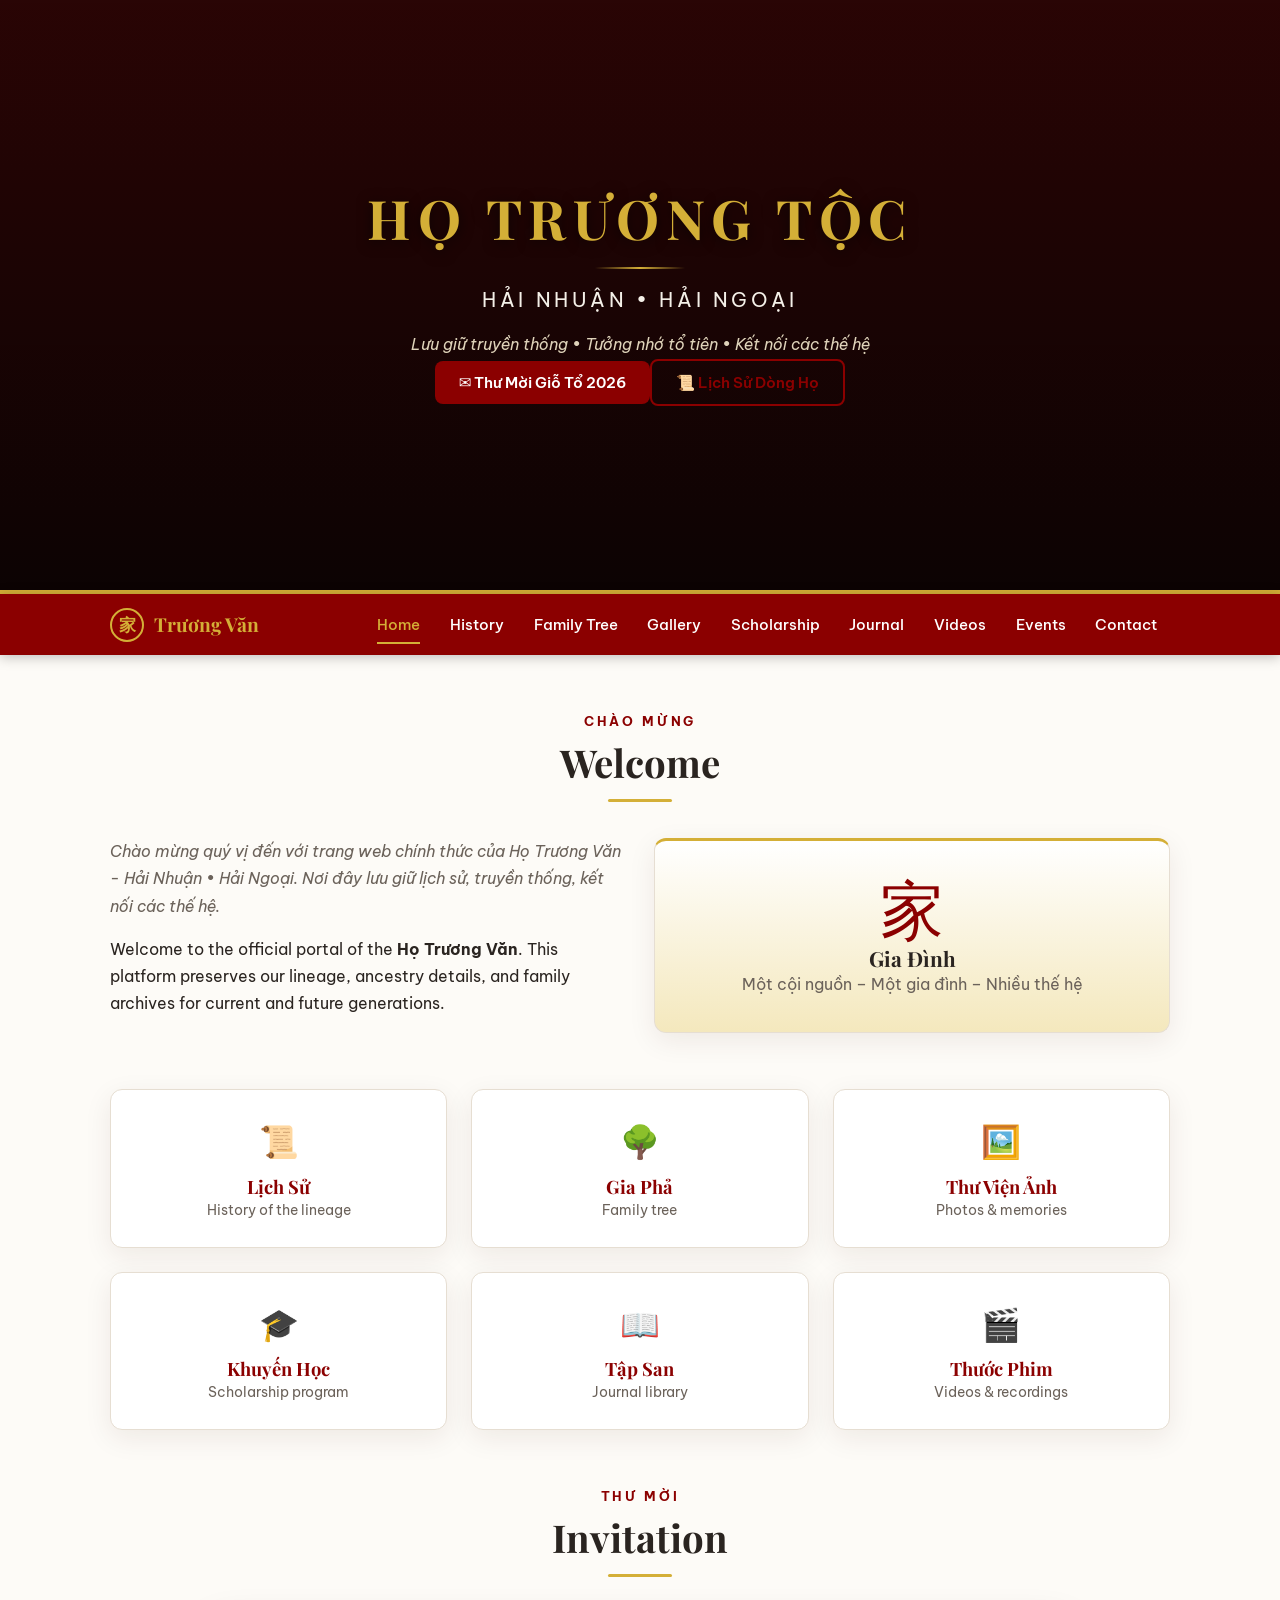
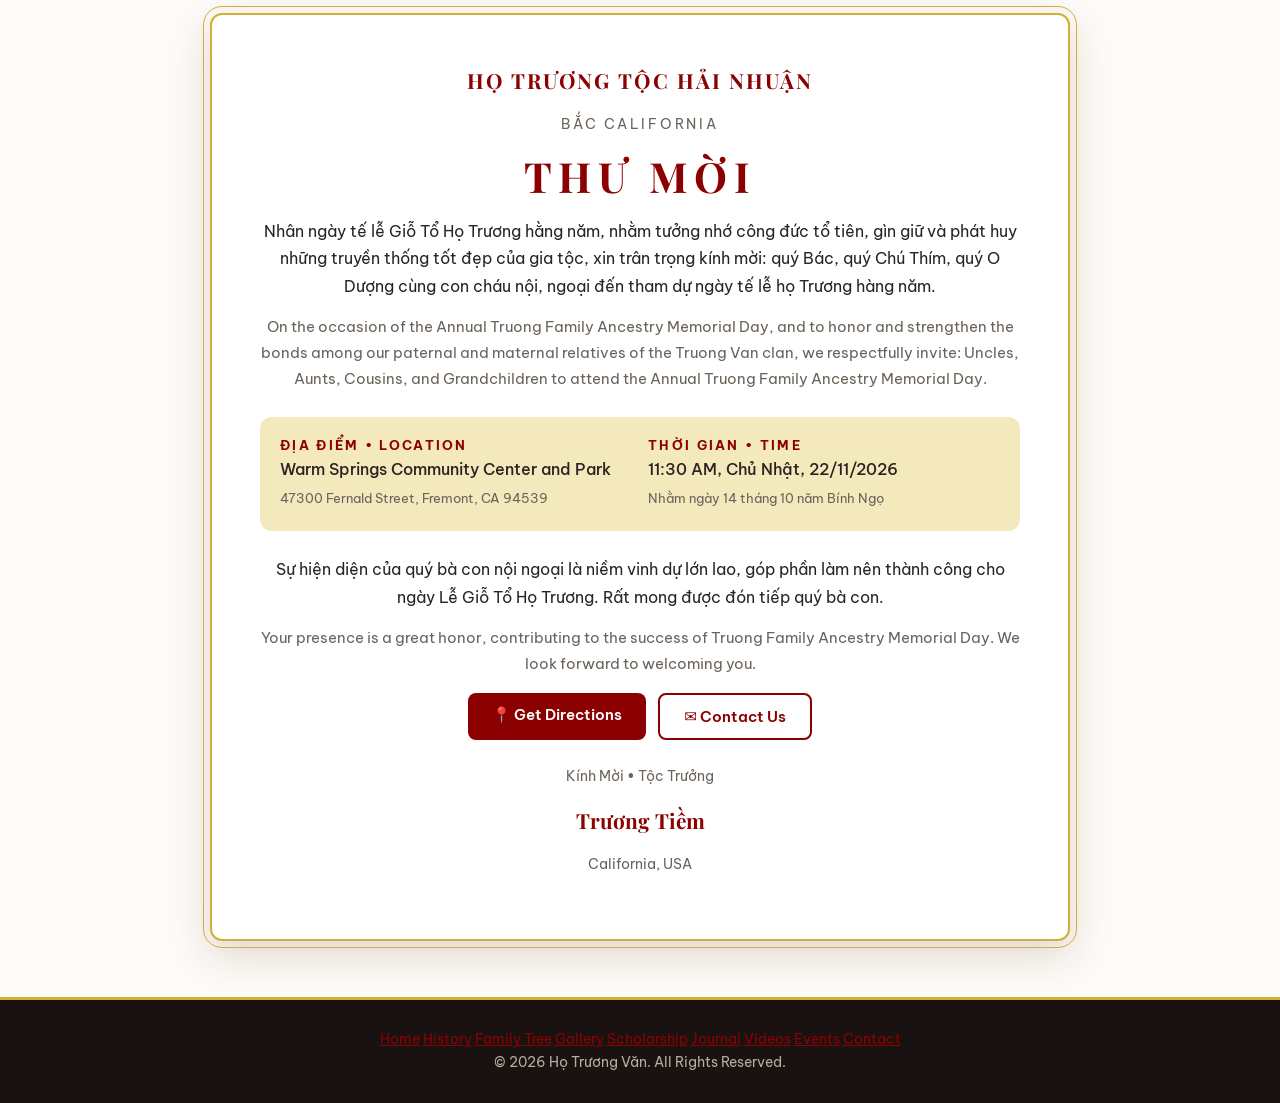
==== commit 157e0953: "Update index.html" ====
--- a/index.html
+++ b/index.html
@@ -2,13 +2,13 @@
 <html lang="vi">
 <head>
     <meta charset="UTF-8">
-    <meta name="viewport" content="width=device-width, initial-scale=1.0">
+    <meta name="viewport" content="width=device-width, initial-scale=1.0, viewport-fit=cover">
     <meta name="theme-color" content="#8b0000">
     <meta name="description" content="Trang web chính thức của Họ Trương Văn – Hải Nhuận • Hải Ngoại.">
     <title>Họ Trương Văn | Home</title>
     <link rel="preconnect" href="https://fonts.googleapis.com">
     <link rel="preconnect" href="https://fonts.gstatic.com" crossorigin>
-    <link href="https://fonts.googleapis.com/css2?family=Be+Vietnam+Pro:wght@400;500;600&family=Playfair+Display:wght@500;600;700&display=swap&subset=vietnamese" rel="stylesheet">
+    <link href="https://fonts.googleapis.com/css2?family=Be+Vietnam+Pro:wght@400;500;600;700&family=Playfair+Display:wght@500;600;700&display=swap&subset=vietnamese" rel="stylesheet">
     <link rel="stylesheet" href="style.css">
 </head>
 <body>
@@ -18,6 +18,7 @@
             <span class="orn"></span>
             <p class="tagline">Hải Nhuận • Hải Ngoại</p>
             <p class="vietnamese-tagline">Lưu giữ truyền thống • Tưởng nhớ tổ tiên • Kết nối các thế hệ</p>
+            <div class="hero-cta"><a class="btn btn-gold" href="#invitation">✉ Thư Mời Giỗ Tổ 2026</a><a class="btn btn-outline" href="history.html">📜 Lịch Sử Dòng Họ</a></div>
         </div>
     </header>
 
@@ -30,6 +31,8 @@
                 <a href="history.html">History</a>
                 <a href="family.html">Family Tree</a>
                 <a href="gallery.html">Gallery</a>
+                <a href="ScholarshipStudyPromotionProgram.html">Scholarship</a>
+                <a href="JournalLibrary.html">Journal</a>
                 <a href="video.html">Videos</a>
                 <a href="events.html">Events</a>
                 <a href="contact.html">Contact</a>
@@ -38,13 +41,13 @@
     </nav>
 
     <main class="container">
-        <!-- Welcome -->
+
         <section class="section">
-            <div class="section-heading">
-                <span>Chào Mừng</span>
-                <h2>Welcome</h2>
-                <div class="divider"></div>
-            </div>
+        <div class="section-heading">
+            <span>Chào Mừng</span>
+            <h2>Welcome</h2>
+            <div class="divider"></div>
+        </div>
             <div class="grid-2">
                 <div class="welcome-text">
                     <p class="vietnamese-text">Chào mừng quý vị đến với trang web chính thức của Họ Trương Văn - Hải Nhuận • Hải Ngoại. Nơi đây lưu giữ lịch sử, truyền thống, kết nối các thế hệ.</p>
@@ -58,23 +61,23 @@
             </div>
         </section>
 
-        <!-- Quick links -->
         <section class="section">
             <div class="grid-3">
                 <a class="tile" href="history.html"><span class="ico">📜</span><h3>Lịch Sử</h3><p>History of the lineage</p></a>
+                <a class="tile" href="family.html"><span class="ico">🌳</span><h3>Gia Phả</h3><p>Family tree</p></a>
                 <a class="tile" href="gallery.html"><span class="ico">🖼️</span><h3>Thư Viện Ảnh</h3><p>Photos &amp; memories</p></a>
+                <a class="tile" href="ScholarshipStudyPromotionProgram.html"><span class="ico">🎓</span><h3>Khuyến Học</h3><p>Scholarship program</p></a>
+                <a class="tile" href="JournalLibrary.html"><span class="ico">📖</span><h3>Tập San</h3><p>Journal library</p></a>
                 <a class="tile" href="video.html"><span class="ico">🎬</span><h3>Thước Phim</h3><p>Videos &amp; recordings</p></a>
             </div>
         </section>
 
-        <!-- Invitation -->
-        <section class="section">
-            <div class="section-heading">
-                <span>Thư Mời</span>
-                <h2>Invitation</h2>
-                <div class="divider"></div>
-            </div>
-
+        <section class="section" id="invitation">
+        <div class="section-heading">
+            <span>Thư Mời</span>
+            <h2>Invitation</h2>
+            <div class="divider"></div>
+        </div>
             <article class="invite">
                 <p class="clan">HỌ TRƯƠNG TỘC HẢI NHUẬN</p>
                 <p class="region">Bắc California</p>
@@ -114,7 +117,20 @@
         </section>
     </main>
 
-    <footer><p>© 2026 Họ Trương Văn. All Rights Reserved.</p></footer>
+    <footer>
+        <nav class="footer-links" aria-label="Footer">
+            <a href="index.html">Home</a>
+            <a href="history.html">History</a>
+            <a href="family.html">Family Tree</a>
+            <a href="gallery.html">Gallery</a>
+            <a href="ScholarshipStudyPromotionProgram.html">Scholarship</a>
+            <a href="JournalLibrary.html">Journal</a>
+            <a href="video.html">Videos</a>
+            <a href="events.html">Events</a>
+            <a href="contact.html">Contact</a>
+        </nav>
+        <p>© 2026 Họ Trương Văn. All Rights Reserved.</p>
+    </footer>
     <script src="script.js"></script>
 </body>
 </html>
--- a/style.css
+++ b/style.css
@@ -1,254 +1,526 @@
 /* ==========================================================================
-   1. Root Variables & Resets
+   Họ Trương Văn – Hải Nhuận • Hải Ngoại
+   Responsive stylesheet (phone → desktop)
    ========================================================================== */
+
+/* 1. Variables & reset ---------------------------------------------------- */
 :root {
-  --primary-color: #8b0000;      /* Imperial Red */
-  --accent-color: #d4af37;       /* Gold Accent */
-  --bg-light: #fdfbf7;           /* Parchment background */
-  --bg-card: #ffffff;
-  --text-dark: #2c2c2c;
-  --text-muted: #666666;
-  --border-color: #e2dcd5;
-  --font-heading: 'Georgia', 'Times New Roman', serif;
-  --font-body: system-ui, -apple-system, sans-serif;
-  --max-width: 1100px;
-}
-
-*, *::before, *::after {
-  box-sizing: border-box;
-  margin: 0;
-  padding: 0;
-}
+  --red: #8b0000;
+  --red-dark: #5a0000;
+  --gold: #d4af37;
+  --gold-soft: #f4e8bd;
+  --paper: #fdfbf7;
+  --card: #ffffff;
+  --ink: #2a2420;
+  --muted: #6b625a;
+  --line: #e6ded2;
+  --font-heading: 'Playfair Display', Georgia, 'Times New Roman', serif;
+  --font-body: 'Be Vietnam Pro', system-ui, -apple-system, 'Segoe UI', Roboto, sans-serif;
+  --max: 1100px;
+  --radius: 12px;
+  --shadow: 0 8px 28px rgba(70, 20, 10, 0.08);
+  --shadow-lg: 0 14px 40px rgba(70, 20, 10, 0.16);
+  --hero-img: url('https://raw.githubusercontent.com/truongvanhaingoai/hainhuan/master/nhathomattien.jpg');
+}
+
+*, *::before, *::after { box-sizing: border-box; margin: 0; padding: 0; }
+
+html { scroll-behavior: smooth; -webkit-text-size-adjust: 100%; }
 
 body {
   font-family: var(--font-body);
-  background-color: var(--bg-light);
-  color: var(--text-dark);
-  line-height: 1.6;
+  background: var(--paper);
+  color: var(--ink);
+  line-height: 1.7;
+  font-size: 1rem;
   display: flex;
   flex-direction: column;
   min-height: 100vh;
 }
 
 main { flex: 1; }
-
-/* ==========================================================================
-   2. Shared Header & Hero
-   ========================================================================== */
+img { max-width: 100%; display: block; }
+a { color: var(--red); }
+
+h1, h2, h3, h4 { font-family: var(--font-heading); line-height: 1.25; }
+
+/* 2. Hero ----------------------------------------------------------------- */
 .hero {
-  background: linear-gradient(rgba(0, 0, 0, 0.65), rgba(0, 0, 0, 0.65)),
-              url('https://images.unsplash.com/photo-1518709268805-4e9042af9f23?auto=format&fit=crop&w=1600&q=80') center/cover no-repeat;
-  color: #ffffff;
+  position: relative;
+  isolation: isolate;
+  display: grid;
+  place-items: center;
   text-align: center;
-  padding: 4rem 1.5rem;
-}
-
-.hero-overlay { max-width: 800px; margin: 0 auto; }
+  color: #fff;
+  padding: 2.5rem 1.25rem;
+  min-height: clamp(240px, 36vh, 380px);
+  background: #2b0a0a var(--hero-img) center 40% / cover no-repeat;
+  border-bottom: 4px solid var(--gold);
+}
+
+.hero::before {
+  content: "";
+  position: absolute;
+  inset: 0;
+  z-index: -1;
+  background: linear-gradient(180deg, rgba(40, 0, 0, 0.55) 0%, rgba(0, 0, 0, 0.72) 100%);
+}
+
+.hero--home { min-height: clamp(380px, 66vh, 640px); }
+
+.hero-overlay { max-width: 820px; }
 
 .hero h1 {
-  font-family: var(--font-heading);
-  font-size: clamp(2rem, 4vw, 3rem);
-  letter-spacing: 2px;
-  color: var(--accent-color);
-  margin-bottom: 0.5rem;
-}
-
-.hero .tagline { font-size: 1.1rem; letter-spacing: 1px; color: #f0f0f0; }
-.hero .vietnamese-tagline { font-style: italic; font-size: 0.9rem; opacity: 0.9; }
-
-/* Navigation */
+  font-size: clamp(1.9rem, 6vw, 3.4rem);
+  letter-spacing: 0.12em;
+  color: var(--gold);
+  text-shadow: 0 2px 14px rgba(0, 0, 0, 0.6);
+  margin-bottom: 0.6rem;
+}
+
+.hero .tagline {
+  font-size: clamp(1rem, 2.6vw, 1.25rem);
+  letter-spacing: 0.18em;
+  text-transform: uppercase;
+  color: #f4f0e8;
+}
+
+.hero .vietnamese-tagline {
+  margin-top: 0.9rem;
+  font-style: italic;
+  font-size: clamp(0.85rem, 2.2vw, 1rem);
+  color: #eadfc4;
+  opacity: 0.95;
+}
+
+.hero .orn {
+  display: block;
+  width: 90px;
+  height: 2px;
+  margin: 0.9rem auto;
+  background: linear-gradient(90deg, transparent, var(--gold), transparent);
+}
+
+/* 3. Navigation ----------------------------------------------------------- */
 .navbar {
-  background-color: var(--primary-color);
+  background: var(--red);
   position: sticky;
   top: 0;
   z-index: 1000;
-  box-shadow: 0 2px 10px rgba(0, 0, 0, 0.15);
+  box-shadow: 0 2px 12px rgba(0, 0, 0, 0.25);
 }
 
 .nav-container {
-  max-width: var(--max-width);
+  max-width: var(--max);
   margin: 0 auto;
+  padding: 0.55rem 1.25rem;
   display: flex;
+  align-items: center;
   justify-content: space-between;
+}
+
+.brand {
+  display: flex;
   align-items: center;
-  padding: 0.75rem 1.5rem;
-}
-
-.logo {
+  gap: 0.6rem;
+  text-decoration: none;
   font-family: var(--font-heading);
-  font-size: 1.3rem;
-  font-weight: bold;
-  color: var(--accent-color);
+  font-weight: 700;
+  font-size: 1.2rem;
+  color: var(--gold);
+}
+
+.brand-mark {
+  display: grid;
+  place-items: center;
+  width: 34px;
+  height: 34px;
+  border-radius: 50%;
+  border: 2px solid var(--gold);
+  font-size: 1.05rem;
+  line-height: 1;
 }
 
 .menu-toggle {
   display: none;
   background: none;
-  border: none;
-  color: #ffffff;
-  font-size: 1.8rem;
+  border: 0;
+  color: #fff;
+  font-size: 1.7rem;
+  line-height: 1;
+  padding: 0.35rem 0.6rem;
   cursor: pointer;
-}
-
-.nav-links { display: flex; gap: 1.5rem; }
+  border-radius: 6px;
+}
+.menu-toggle:focus-visible { outline: 2px solid var(--gold); }
+
+.nav-links { display: flex; gap: 0.25rem; }
 
 .nav-links a {
-  color: #ffffff;
+  color: #fff;
   text-decoration: none;
   font-weight: 500;
   font-size: 0.95rem;
-  transition: color 0.3s;
-}
-
-.nav-links a:hover,
-.nav-links a.active {
-  color: var(--accent-color);
-}
-
-/* ==========================================================================
-   3. Page Layouts & Components
-   ========================================================================== */
+  padding: 0.55rem 0.8rem;
+  border-radius: 6px;
+  position: relative;
+  transition: color 0.2s, background 0.2s;
+}
+
+.nav-links a:hover { color: var(--gold); background: rgba(255, 255, 255, 0.08); }
+
+.nav-links a.active { color: var(--gold); }
+.nav-links a.active::after {
+  content: "";
+  position: absolute;
+  left: 0.8rem;
+  right: 0.8rem;
+  bottom: 2px;
+  height: 2px;
+  background: var(--gold);
+}
+
+/* 4. Layout & headings ---------------------------------------------------- */
 .container {
-  max-width: var(--max-width);
+  max-width: var(--max);
   margin: 0 auto;
-  padding: 3.5rem 1.5rem;
-}
-
-.section-heading { text-align: center; margin-bottom: 2.5rem; }
-.section-heading span { font-size: 0.85rem; font-weight: 700; letter-spacing: 2px; color: var(--primary-color); text-transform: uppercase; }
-.section-heading h2 { font-family: var(--font-heading); font-size: 2.2rem; color: var(--text-dark); }
-.divider { width: 60px; height: 3px; background-color: var(--accent-color); margin: 0.5rem auto 0; }
-
-/* Grid Helper */
-.grid-2 { display: grid; grid-template-columns: repeat(auto-fit, minmax(300px, 1fr)); gap: 2rem; }
-.grid-3 { display: grid; grid-template-columns: repeat(auto-fit, minmax(280px, 1fr)); gap: 1.5rem; }
-
-/* Cards & Content Elements */
+  padding: 3.5rem 1.25rem;
+}
+
+.section { margin-bottom: 3.5rem; }
+.section:last-child { margin-bottom: 0; }
+
+.section-heading { text-align: center; margin-bottom: 2.25rem; }
+.section-heading span {
+  display: block;
+  font-size: 0.8rem;
+  font-weight: 700;
+  letter-spacing: 0.22em;
+  text-transform: uppercase;
+  color: var(--red);
+  margin-bottom: 0.35rem;
+}
+.section-heading h2 { font-size: clamp(1.7rem, 4.5vw, 2.4rem); }
+.divider {
+  width: 64px;
+  height: 3px;
+  margin: 0.8rem auto 0;
+  background: var(--gold);
+  border-radius: 2px;
+}
+
+.grid-2 { display: grid; grid-template-columns: repeat(auto-fit, minmax(min(100%, 300px), 1fr)); gap: 1.75rem; align-items: stretch; }
+.grid-3 { display: grid; grid-template-columns: repeat(auto-fit, minmax(min(100%, 260px), 1fr)); gap: 1.5rem; }
+
+/* 5. Cards ---------------------------------------------------------------- */
 .card {
-  background: var(--bg-card);
-  border: 1px solid var(--border-color);
+  background: var(--card);
+  border: 1px solid var(--line);
+  border-top: 3px solid var(--gold);
+  border-radius: var(--radius);
+  padding: 1.6rem;
+  box-shadow: var(--shadow);
+}
+.card h3 { color: var(--red); margin-bottom: 0.5rem; font-size: 1.25rem; }
+.card p + p { margin-top: 0.75rem; }
+
+.welcome-text p { margin-bottom: 1rem; }
+.vietnamese-text { font-style: italic; color: var(--muted); }
+
+.kanji-card { text-align: center; display: flex; flex-direction: column; justify-content: center; background: linear-gradient(180deg, #fff, var(--gold-soft)); }
+.kanji-card .kanji { font-size: 4rem; line-height: 1; color: var(--red); margin-bottom: 0.4rem; font-family: var(--font-heading); }
+.kanji-card h4 { font-size: 1.3rem; }
+.kanji-card p { color: var(--muted); }
+
+/* Quick links on home */
+.tile {
+  display: block;
+  text-decoration: none;
+  color: var(--ink);
+  background: var(--card);
+  border: 1px solid var(--line);
+  border-radius: var(--radius);
   padding: 1.5rem;
+  text-align: center;
+  box-shadow: var(--shadow);
+  transition: transform 0.25s, box-shadow 0.25s, border-color 0.25s;
+}
+.tile:hover { transform: translateY(-4px); box-shadow: var(--shadow-lg); border-color: var(--gold); }
+.tile .ico { font-size: 2rem; display: block; margin-bottom: 0.4rem; }
+.tile h3 { color: var(--red); font-size: 1.15rem; }
+.tile p { color: var(--muted); font-size: 0.9rem; }
+
+/* 6. Invitation ----------------------------------------------------------- */
+.invite {
+  position: relative;
+  max-width: 860px;
+  margin: 0 auto;
+  background: #fff;
+  border: 2px solid var(--gold);
+  outline: 1px solid var(--gold);
+  outline-offset: 6px;
+  border-radius: var(--radius);
+  padding: clamp(1.5rem, 4vw, 3rem);
+  text-align: center;
+  box-shadow: var(--shadow-lg);
+}
+.invite .clan { font-family: var(--font-heading); letter-spacing: 0.1em; color: var(--red); font-weight: 700; font-size: clamp(1rem, 2.8vw, 1.3rem); }
+.invite .region { font-size: 0.85rem; letter-spacing: 0.2em; text-transform: uppercase; color: var(--muted); }
+.invite h3 { font-size: clamp(1.8rem, 5vw, 2.6rem); color: var(--red); margin: 0.8rem 0 1rem; letter-spacing: 0.15em; }
+.invite p { margin-bottom: 0.9rem; }
+.invite .en { color: var(--muted); font-size: 0.95rem; }
+
+.invite-details {
+  margin: 1.6rem auto;
+  padding: 1.25rem;
+  background: var(--gold-soft);
+  border-radius: var(--radius);
+  display: grid;
+  gap: 1rem;
+  text-align: left;
+}
+@media (min-width: 700px) { .invite-details { grid-template-columns: 1fr 1fr; } }
+.invite-details h4 { font-size: 0.8rem; letter-spacing: 0.18em; text-transform: uppercase; color: var(--red); font-family: var(--font-body); margin-bottom: 0.2rem; }
+.invite-details p { margin: 0; font-weight: 500; }
+.invite-details small { color: var(--muted); font-weight: 400; }
+
+.countdown {
+  display: inline-block;
+  margin: 0.4rem 0 1.2rem;
+  padding: 0.35rem 1rem;
+  border-radius: 999px;
+  background: var(--red);
+  color: var(--gold-soft);
+  font-size: 0.9rem;
+  font-weight: 600;
+}
+.countdown[hidden] { display: none; }
+
+.signoff { margin-top: 1.5rem; }
+.signoff .title { color: var(--muted); font-size: 0.9rem; }
+.signoff .name { font-family: var(--font-heading); font-size: 1.3rem; color: var(--red); font-weight: 700; }
+
+/* Buttons */
+.btn, .btn-submit {
+  display: inline-block;
+  background: var(--red);
+  color: #fff;
+  border: 0;
+  padding: 0.75rem 1.5rem;
+  border-radius: 8px;
+  font: 600 0.95rem var(--font-body);
+  text-decoration: none;
+  cursor: pointer;
+  transition: background 0.2s, transform 0.2s;
+}
+.btn:hover, .btn-submit:hover { background: var(--red-dark); transform: translateY(-1px); }
+.btn-outline { background: transparent; color: var(--red); border: 2px solid var(--red); }
+.btn-outline:hover { background: var(--red); color: #fff; }
+.btn-row { display: flex; flex-wrap: wrap; gap: 0.75rem; justify-content: center; margin-top: 1rem; }
+
+/* 7. History timeline ----------------------------------------------------- */
+.stats {
+  display: grid;
+  grid-template-columns: repeat(2, 1fr);
+  gap: 1rem;
+  margin-bottom: 2.5rem;
+}
+@media (min-width: 720px) { .stats { grid-template-columns: repeat(4, 1fr); } }
+.stat { text-align: center; padding: 1.1rem 0.5rem; background: var(--red); color: #fff; border-radius: var(--radius); box-shadow: var(--shadow); }
+.stat b { display: block; font-family: var(--font-heading); font-size: clamp(1.5rem, 5vw, 2rem); color: var(--gold); }
+.stat span { font-size: 0.8rem; letter-spacing: 0.06em; opacity: 0.9; }
+
+.intro { max-width: 820px; margin: 0 auto 2.5rem; }
+
+.timeline { position: relative; max-width: 860px; margin: 0 auto; }
+.timeline::before {
+  content: "";
+  position: absolute;
+  left: 19px;
+  top: 10px;
+  bottom: 10px;
+  width: 2px;
+  background: linear-gradient(var(--gold), var(--line));
+}
+.step { position: relative; padding-left: 3.6rem; margin-bottom: 1.5rem; }
+.step-num {
+  position: absolute;
+  left: 0;
+  top: 0.2rem;
+  width: 40px;
+  height: 40px;
+  display: grid;
+  place-items: center;
+  border-radius: 50%;
+  background: var(--red);
+  color: var(--gold);
+  font-family: var(--font-heading);
+  font-weight: 700;
+  border: 3px solid var(--paper);
+  box-shadow: 0 0 0 2px var(--gold);
+}
+.step .card { padding: 1.2rem 1.4rem; }
+.step .card p { text-align: justify; hyphens: auto; line-height: 1.8; }
+.step .card h3 { margin-bottom: 0.3rem; }
+
+/* Lineage (family page) */
+.lineage { max-width: 860px; margin: 0 auto; display: grid; gap: 1.25rem; }
+.gen-card { display: grid; grid-template-columns: 96px 1fr; gap: 1.25rem; align-items: start; }
+.gen-badge {
+  text-align: center;
+  background: var(--red);
+  color: var(--gold);
+  border-radius: 10px;
+  padding: 0.7rem 0.3rem;
+  font-family: var(--font-heading);
+}
+.gen-badge small { display: block; font-family: var(--font-body); font-size: 0.65rem; letter-spacing: 0.15em; text-transform: uppercase; color: #f4e8bd; }
+.gen-badge b { font-size: 1.5rem; }
+.gen-card h3 { margin-bottom: 0.1rem; }
+.gen-card .years { color: var(--muted); font-size: 0.9rem; margin-bottom: 0.4rem; }
+
+/* 8. Events --------------------------------------------------------------- */
+.events { max-width: 860px; margin: 0 auto; display: grid; gap: 1.5rem; }
+.event { display: grid; grid-template-columns: 110px 1fr; gap: 1.4rem; align-items: start; }
+.date-block {
+  text-align: center;
+  background: var(--red);
+  color: #fff;
+  border-radius: 10px;
+  padding: 0.8rem 0.4rem;
+  border-bottom: 4px solid var(--gold);
+}
+.date-block .d { display: block; font-family: var(--font-heading); font-size: 2.3rem; line-height: 1; color: var(--gold); }
+.date-block .m { display: block; font-size: 0.8rem; letter-spacing: 0.12em; text-transform: uppercase; margin-top: 0.3rem; }
+.date-block .y { display: block; font-size: 0.75rem; opacity: 0.85; }
+.event h3 { margin-bottom: 0.4rem; }
+.event .meta { display: grid; gap: 0.25rem; color: var(--muted); font-size: 0.95rem; }
+.event .meta b { color: var(--ink); }
+.event .btn { margin-top: 0.9rem; padding: 0.55rem 1.1rem; font-size: 0.85rem; }
+
+/* 9. Gallery -------------------------------------------------------------- */
+.gallery-item { margin: 0; background: var(--card); border-radius: var(--radius); overflow: hidden; box-shadow: var(--shadow); border: 1px solid var(--line); }
+.gallery-item .frame { overflow: hidden; aspect-ratio: 4 / 3; background: #1a1a1a; }
+.gallery-item img { width: 100%; height: 100%; object-fit: cover; cursor: zoom-in; transition: transform 0.5s; }
+.gallery-item:hover img { transform: scale(1.05); }
+.caption { padding: 0.85rem 1rem; text-align: center; font-family: var(--font-heading); color: var(--red); font-weight: 600; }
+
+.lightbox {
+  position: fixed;
+  inset: 0;
+  z-index: 3000;
+  display: none;
+  align-items: center;
+  justify-content: center;
+  flex-direction: column;
+  gap: 0.75rem;
+  padding: 1rem;
+  background: rgba(0, 0, 0, 0.92);
+}
+.lightbox.open { display: flex; }
+.lightbox img { max-height: 82vh; max-width: 100%; object-fit: contain; border-radius: 6px; }
+.lightbox p { color: #fff; font-family: var(--font-heading); }
+.lightbox button { position: absolute; top: 0.75rem; right: 1rem; background: none; border: 0; color: #fff; font-size: 2.2rem; cursor: pointer; line-height: 1; }
+
+/* 10. Videos -------------------------------------------------------------- */
+.video-card { padding: 0; overflow: hidden; display: flex; flex-direction: column; }
+.video-wrapper { position: relative; width: 100%; aspect-ratio: 16 / 9; background: #000; }
+.video-wrapper iframe { position: absolute; inset: 0; width: 100%; height: 100%; border: 0; }
+.video-info { padding: 1.25rem; display: flex; flex-direction: column; gap: 0.4rem; flex: 1; }
+.video-info h3 { font-size: 1.15rem; color: var(--red); margin: 0; }
+.video-info p { font-size: 0.9rem; color: var(--muted); }
+.yt-link {
+  display: inline-block;
+  align-self: flex-start;
+  margin-top: auto;
+  padding: 0.5rem 1rem;
+  background: #ff0000;
+  color: #fff;
+  text-decoration: none;
+  font-size: 0.85rem;
+  font-weight: 700;
   border-radius: 6px;
-  box-shadow: 0 4px 10px rgba(0,0,0,0.03);
-}
-
-.timeline-item {
-  border-left: 3px solid var(--accent-color);
-  padding-left: 1.5rem;
-  margin-bottom: 2rem;
-}
-
-.gallery-grid img {
-  width: 100%;
-  height: 220px;
-  object-fit: cover;
-  border-radius: 6px;
-  box-shadow: 0 4px 8px rgba(0,0,0,0.1);
-}
-
-.form-group { margin-bottom: 1rem; }
-.form-group label { display: block; margin-bottom: 0.5rem; font-weight: 500; }
+  transition: background 0.2s;
+}
+.yt-link:hover { background: #cc0000; }
+
+/* 11. Contact form -------------------------------------------------------- */
+.form-card { max-width: 620px; margin: 0 auto; }
+.form-group { margin-bottom: 1.1rem; }
+.form-group label { display: block; margin-bottom: 0.4rem; font-weight: 600; font-size: 0.92rem; }
 .form-group input, .form-group textarea {
   width: 100%;
-  padding: 0.75rem;
-  border: 1px solid var(--border-color);
-  border-radius: 4px;
-}
-
-.btn-submit {
-  background: var(--primary-color);
-  color: white;
-  border: none;
-  padding: 0.75rem 1.5rem;
-  border-radius: 4px;
-  cursor: pointer;
-  font-weight: bold;
-}
-
-/* Footer */
+  padding: 0.8rem 0.9rem;
+  border: 1px solid var(--line);
+  border-radius: 8px;
+  font: inherit;
+  background: #fffefb;
+  transition: border-color 0.2s, box-shadow 0.2s;
+}
+.form-group input:focus, .form-group textarea:focus {
+  outline: none;
+  border-color: var(--gold);
+  box-shadow: 0 0 0 3px rgba(212, 175, 55, 0.25);
+}
+.btn-submit { width: 100%; padding: 0.9rem; font-size: 1rem; }
+
+.thanks { text-align: center; max-width: 560px; margin: 0 auto; }
+.thanks .check { font-size: 3rem; color: var(--red); }
+
+/* 12. Footer -------------------------------------------------------------- */
 footer {
-  background-color: #1a1a1a;
-  color: #aaaaaa;
+  background: #1a1210;
+  color: #b9ada0;
   text-align: center;
-  padding: 1.5rem;
+  padding: 1.75rem 1rem;
   font-size: 0.85rem;
-}
-
-/* Mobile Responsiveness */
+  border-top: 3px solid var(--gold);
+}
+
+/* 13. Phone layout -------------------------------------------------------- */
 @media (max-width: 768px) {
   .menu-toggle { display: block; }
+
+  .nav-container { position: relative; }
+
   .nav-links {
     display: none;
     flex-direction: column;
+    gap: 0;
     position: absolute;
     top: 100%;
     left: 0;
-    width: 100%;
-    background-color: var(--primary-color);
-    padding: 1rem 0;
+    right: 0;
+    background: var(--red-dark);
+    padding: 0.5rem 0 0.75rem;
+    box-shadow: 0 10px 20px rgba(0, 0, 0, 0.3);
   }
-  .nav-links.active { display: flex; }
-  .nav-links a { padding: 0.75rem 1.5rem; }
-}
-
-/* ==========================================================================
-   Video Page & YouTube Button Styles
-   ========================================================================== */
-.video-card {
-  padding: 0;
-  overflow: hidden;
-  display: flex;
-  flex-direction: column;
-}
-
-.video-wrapper {
-  position: relative;
-  width: 100%;
-  aspect-ratio: 16 / 9;
-}
-
-.video-wrapper iframe {
-  position: absolute;
-  top: 0;
-  left: 0;
-  width: 100%;
-  height: 100%;
-  border: 0;
-}
-
-.video-info {
-  padding: 1.25rem;
-  display: flex;
-  flex-direction: column;
-  gap: 0.5rem;
-}
-
-.video-info h3 {
-  font-family: var(--font-heading);
-  font-size: 1.2rem;
-  color: var(--primary-color);
-}
-
-.video-info p {
-  font-size: 0.9rem;
-  color: var(--text-muted);
-}
-
-/* YouTube Button Link Styling */
-.yt-link {
-  display: inline-block;
-  align-self: flex-start;
-  margin-top: 0.5rem;
-  padding: 0.5rem 1rem;
-  background-color: #ff0000; /* YouTube Red */
-  color: #ffffff;
-  text-decoration: none;
-  font-size: 0.85rem;
-  font-weight: bold;
-  border-radius: 4px;
-  transition: background-color 0.3s ease;
-}
-
-.yt-link:hover {
-  background-color: #cc0000;
-}
+  .nav-links.is-open { display: flex; }
+  .nav-links a { padding: 0.85rem 1.5rem; border-radius: 0; font-size: 1rem; }
+  .nav-links a.active::after { display: none; }
+  .nav-links a.active { background: rgba(255, 255, 255, 0.1); }
+
+  .container { padding: 2.25rem 1rem; }
+  .section { margin-bottom: 2.5rem; }
+
+  .card { padding: 1.25rem; }
+  .step { padding-left: 3rem; }
+  .step-num { width: 34px; height: 34px; font-size: 0.9rem; }
+  .timeline::before { left: 16px; }
+  .step .card p { text-align: left; }
+
+  .event { grid-template-columns: 1fr; }
+  .date-block { display: flex; align-items: baseline; justify-content: center; gap: 0.6rem; padding: 0.6rem; }
+  .date-block .d { font-size: 1.8rem; }
+
+  .gen-card { grid-template-columns: 1fr; }
+  .gen-badge { display: flex; align-items: baseline; justify-content: center; gap: 0.5rem; padding: 0.5rem; }
+
+  .invite { outline-offset: 4px; }
+  .btn-row .btn { flex: 1 1 100%; text-align: center; }
+}
+
+@media (prefers-reduced-motion: reduce) {
+  html { scroll-behavior: auto; }
+  * { transition: none !important; }
+}
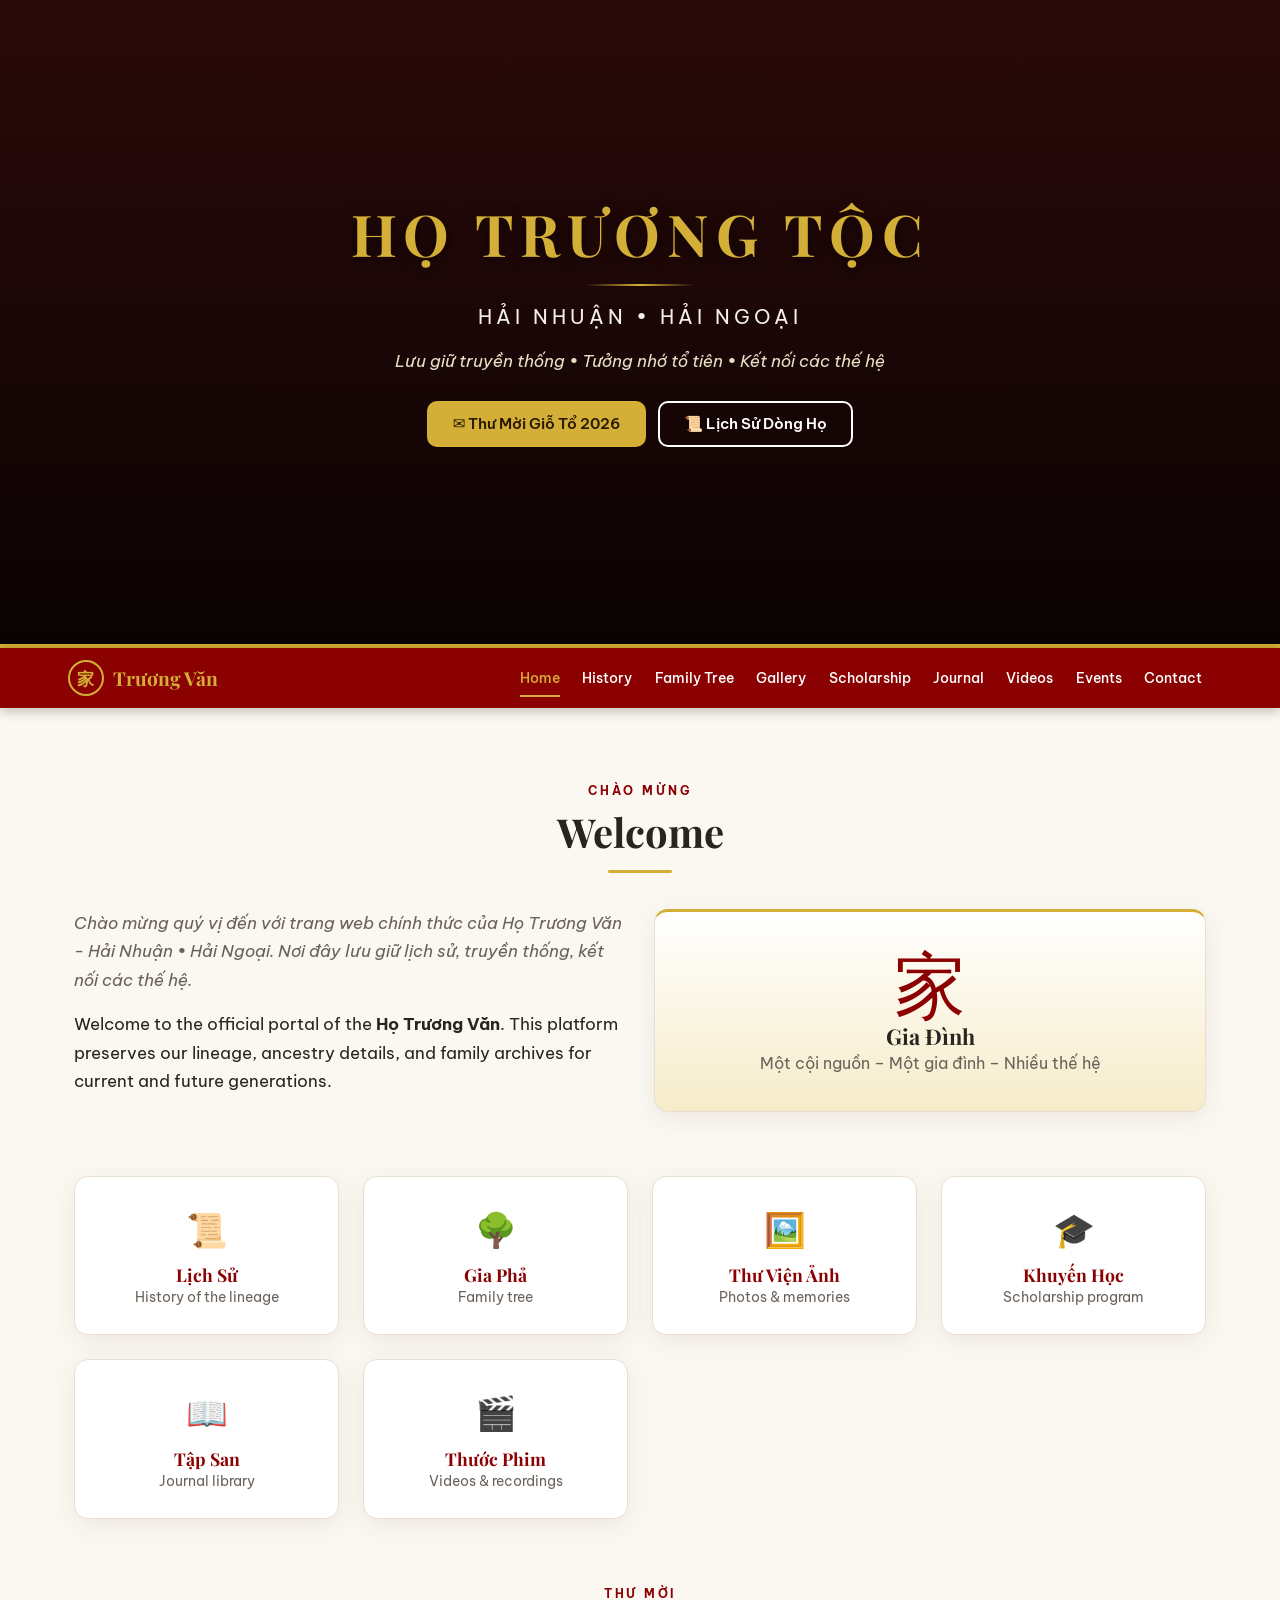
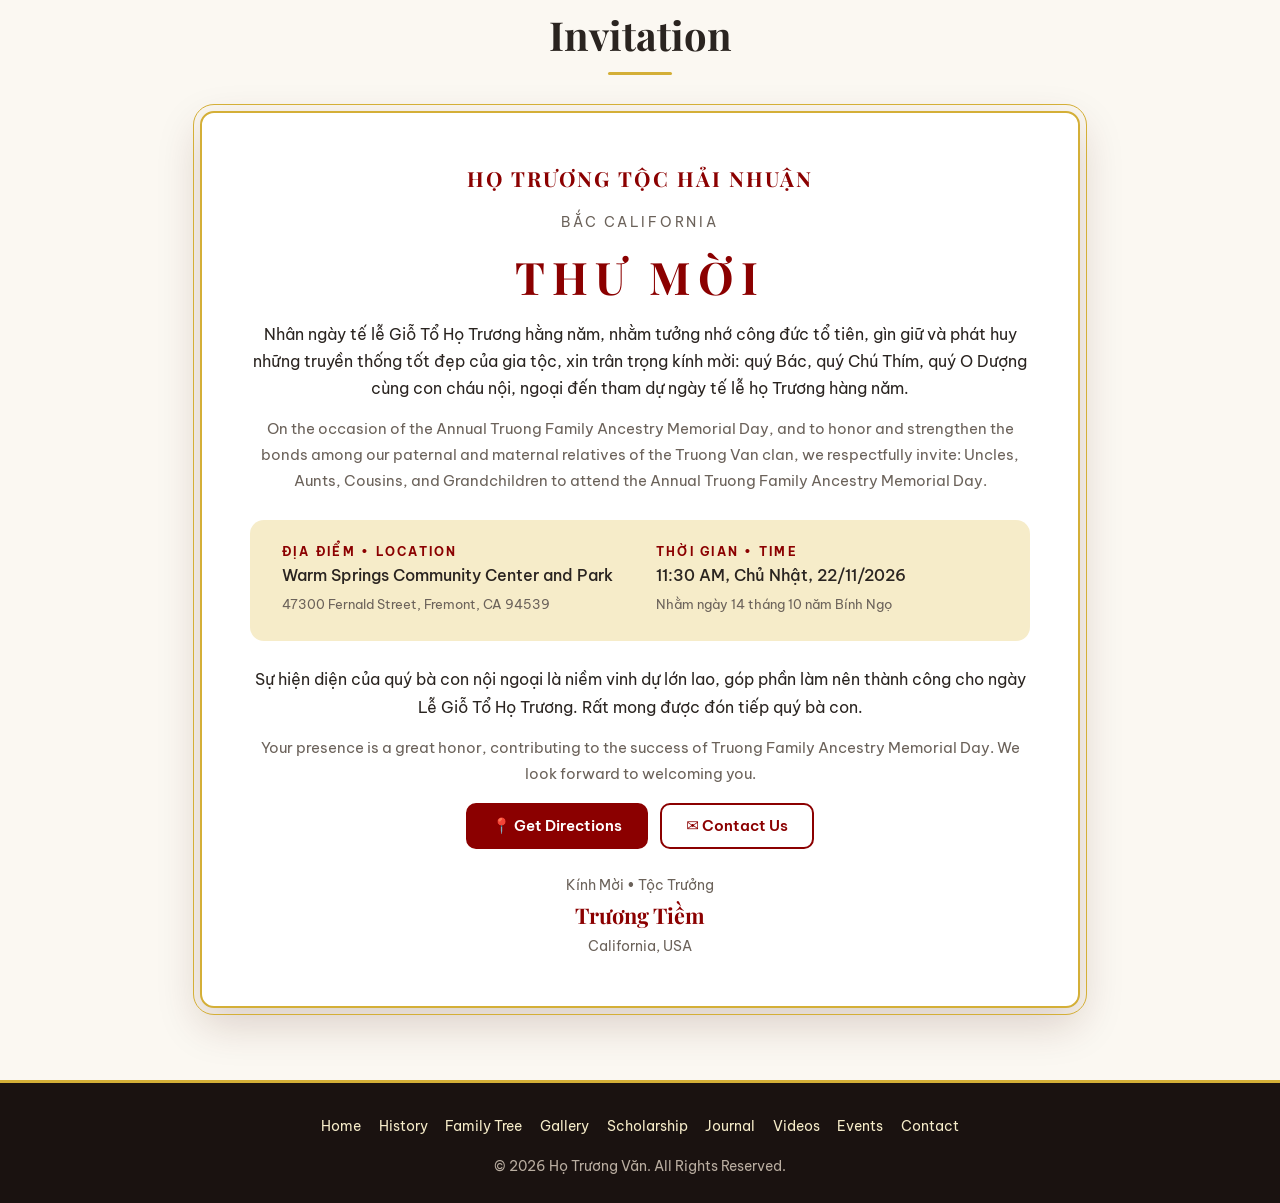
==== commit b8d32e56: "Update index.html" ====
--- a/index.html
+++ b/index.html
@@ -1,6 +1,11 @@
 <!DOCTYPE html>
 <html lang="vi">
 <head>
+    <link rel="icon" href="/favicon.ico">
+    <link rel="apple-touch-icon" href="/apple-touch-icon.png">
+    <link rel="manifest" href="/manifest.json">
+    <meta name="theme-color" content="#6b1410">
+    <meta name="apple-mobile-web-app-title" content="Họ Trương">
     <meta charset="UTF-8">
     <meta name="viewport" content="width=device-width, initial-scale=1.0, viewport-fit=cover">
     <meta name="theme-color" content="#8b0000">
--- a/style.css
+++ b/style.css
@@ -1,31 +1,31 @@
 /* ==========================================================================
    Họ Trương Văn – Hải Nhuận • Hải Ngoại
-   Responsive stylesheet (phone → desktop)
+   Responsive stylesheet: phone-first, scales up to tablet and desktop
    ========================================================================== */
 
-/* 1. Variables & reset ---------------------------------------------------- */
 :root {
   --red: #8b0000;
-  --red-dark: #5a0000;
+  --red-dark: #4f0000;
+  --red-deep: #2b0a0a;
   --gold: #d4af37;
-  --gold-soft: #f4e8bd;
-  --paper: #fdfbf7;
+  --gold-soft: #f6ecc9;
+  --paper: #fbf8f2;
   --card: #ffffff;
   --ink: #2a2420;
   --muted: #6b625a;
-  --line: #e6ded2;
+  --line: #e8dfd2;
   --font-heading: 'Playfair Display', Georgia, 'Times New Roman', serif;
   --font-body: 'Be Vietnam Pro', system-ui, -apple-system, 'Segoe UI', Roboto, sans-serif;
-  --max: 1100px;
-  --radius: 12px;
-  --shadow: 0 8px 28px rgba(70, 20, 10, 0.08);
-  --shadow-lg: 0 14px 40px rgba(70, 20, 10, 0.16);
+  --max: 1180px;
+  --radius: 14px;
+  --shadow: 0 6px 24px rgba(70, 20, 10, 0.08);
+  --shadow-lg: 0 16px 44px rgba(70, 20, 10, 0.18);
   --hero-img: url('https://raw.githubusercontent.com/truongvanhaingoai/hainhuan/master/nhathomattien.jpg');
+  --nav-h: 60px;
 }
 
 *, *::before, *::after { box-sizing: border-box; margin: 0; padding: 0; }
-
-html { scroll-behavior: smooth; -webkit-text-size-adjust: 100%; }
+html { scroll-behavior: smooth; -webkit-text-size-adjust: 100%; scroll-padding-top: calc(var(--nav-h) + 12px); }
 
 body {
   font-family: var(--font-body);
@@ -36,15 +36,15 @@
   display: flex;
   flex-direction: column;
   min-height: 100vh;
-}
-
+  min-height: 100dvh;
+  overflow-x: hidden;
+}
 main { flex: 1; }
 img { max-width: 100%; display: block; }
 a { color: var(--red); }
-
 h1, h2, h3, h4 { font-family: var(--font-heading); line-height: 1.25; }
 
-/* 2. Hero ----------------------------------------------------------------- */
+/* ---------- Hero ---------- */
 .hero {
   position: relative;
   isolation: isolate;
@@ -52,472 +52,348 @@
   place-items: center;
   text-align: center;
   color: #fff;
-  padding: 2.5rem 1.25rem;
-  min-height: clamp(240px, 36vh, 380px);
-  background: #2b0a0a var(--hero-img) center 40% / cover no-repeat;
+  padding: 2.75rem 1.25rem;
+  min-height: clamp(220px, 32vh, 340px);
+  background: var(--red-deep) var(--hero-img) center 40% / cover no-repeat;
   border-bottom: 4px solid var(--gold);
 }
-
 .hero::before {
   content: "";
-  position: absolute;
-  inset: 0;
-  z-index: -1;
-  background: linear-gradient(180deg, rgba(40, 0, 0, 0.55) 0%, rgba(0, 0, 0, 0.72) 100%);
-}
-
-.hero--home { min-height: clamp(380px, 66vh, 640px); }
-
-.hero-overlay { max-width: 820px; }
-
+  position: absolute; inset: 0; z-index: -1;
+  background: linear-gradient(180deg, rgba(43,10,10,.55) 0%, rgba(0,0,0,.75) 100%);
+}
+.hero--home { min-height: clamp(420px, 72vh, 700px); }
+.hero-overlay { max-width: 860px; }
 .hero h1 {
-  font-size: clamp(1.9rem, 6vw, 3.4rem);
-  letter-spacing: 0.12em;
+  font-size: clamp(1.9rem, 6.5vw, 3.6rem);
+  letter-spacing: .12em;
   color: var(--gold);
-  text-shadow: 0 2px 14px rgba(0, 0, 0, 0.6);
-  margin-bottom: 0.6rem;
-}
-
+  text-shadow: 0 2px 14px rgba(0,0,0,.6);
+}
+.hero .orn {
+  display: block; width: 110px; height: 2px; margin: .9rem auto;
+  background: linear-gradient(90deg, transparent, var(--gold), transparent);
+}
 .hero .tagline {
-  font-size: clamp(1rem, 2.6vw, 1.25rem);
-  letter-spacing: 0.18em;
-  text-transform: uppercase;
-  color: #f4f0e8;
-}
-
+  font-size: clamp(.95rem, 2.6vw, 1.25rem);
+  letter-spacing: .2em; text-transform: uppercase; color: #f4f0e8;
+}
 .hero .vietnamese-tagline {
-  margin-top: 0.9rem;
-  font-style: italic;
-  font-size: clamp(0.85rem, 2.2vw, 1rem);
-  color: #eadfc4;
-  opacity: 0.95;
-}
-
-.hero .orn {
-  display: block;
-  width: 90px;
-  height: 2px;
-  margin: 0.9rem auto;
-  background: linear-gradient(90deg, transparent, var(--gold), transparent);
-}
-
-/* 3. Navigation ----------------------------------------------------------- */
+  margin-top: .8rem; font-style: italic;
+  font-size: clamp(.85rem, 2.3vw, 1.05rem); color: #eadfc4;
+}
+.hero-cta { margin-top: 1.6rem; display: flex; gap: .75rem; justify-content: center; flex-wrap: wrap; }
+
+/* ---------- Navigation ---------- */
 .navbar {
   background: var(--red);
-  position: sticky;
-  top: 0;
-  z-index: 1000;
-  box-shadow: 0 2px 12px rgba(0, 0, 0, 0.25);
-}
-
+  position: sticky; top: 0; z-index: 1000;
+  box-shadow: 0 2px 12px rgba(0,0,0,.28);
+}
 .nav-container {
-  max-width: var(--max);
-  margin: 0 auto;
-  padding: 0.55rem 1.25rem;
-  display: flex;
-  align-items: center;
-  justify-content: space-between;
-}
-
+  max-width: var(--max); margin: 0 auto;
+  min-height: var(--nav-h);
+  padding: .3rem 1.1rem;
+  display: flex; align-items: center; justify-content: space-between;
+  position: relative;
+}
 .brand {
-  display: flex;
-  align-items: center;
-  gap: 0.6rem;
-  text-decoration: none;
-  font-family: var(--font-heading);
-  font-weight: 700;
-  font-size: 1.2rem;
-  color: var(--gold);
-}
-
+  display: flex; align-items: center; gap: .6rem;
+  text-decoration: none; color: var(--gold);
+  font-family: var(--font-heading); font-weight: 700; font-size: 1.2rem; white-space: nowrap;
+}
 .brand-mark {
-  display: grid;
-  place-items: center;
-  width: 34px;
-  height: 34px;
-  border-radius: 50%;
-  border: 2px solid var(--gold);
-  font-size: 1.05rem;
-  line-height: 1;
-}
-
+  display: grid; place-items: center; width: 36px; height: 36px;
+  border-radius: 50%; border: 2px solid var(--gold); font-size: 1.05rem; line-height: 1;
+}
 .menu-toggle {
-  display: none;
-  background: none;
-  border: 0;
-  color: #fff;
-  font-size: 1.7rem;
-  line-height: 1;
-  padding: 0.35rem 0.6rem;
-  cursor: pointer;
-  border-radius: 6px;
-}
-.menu-toggle:focus-visible { outline: 2px solid var(--gold); }
-
-.nav-links { display: flex; gap: 0.25rem; }
-
+  display: none; background: none; border: 0; color: #fff;
+  font-size: 1.7rem; line-height: 1; min-width: 44px; min-height: 44px;
+  cursor: pointer; border-radius: 8px;
+}
+.menu-toggle:focus-visible, .nav-links a:focus-visible { outline: 2px solid var(--gold); outline-offset: 2px; }
+
+.nav-links { display: flex; gap: .1rem; }
 .nav-links a {
-  color: #fff;
-  text-decoration: none;
-  font-weight: 500;
-  font-size: 0.95rem;
-  padding: 0.55rem 0.8rem;
-  border-radius: 6px;
-  position: relative;
-  transition: color 0.2s, background 0.2s;
-}
-
-.nav-links a:hover { color: var(--gold); background: rgba(255, 255, 255, 0.08); }
-
+  color: #fff; text-decoration: none; font-weight: 500; font-size: .9rem;
+  padding: .6rem .65rem; border-radius: 8px; position: relative;
+  transition: color .2s, background .2s; white-space: nowrap;
+}
+.nav-links a:hover { color: var(--gold); background: rgba(255,255,255,.08); }
 .nav-links a.active { color: var(--gold); }
 .nav-links a.active::after {
-  content: "";
-  position: absolute;
-  left: 0.8rem;
-  right: 0.8rem;
-  bottom: 2px;
-  height: 2px;
-  background: var(--gold);
-}
-
-/* 4. Layout & headings ---------------------------------------------------- */
-.container {
-  max-width: var(--max);
-  margin: 0 auto;
-  padding: 3.5rem 1.25rem;
-}
-
-.section { margin-bottom: 3.5rem; }
+  content: ""; position: absolute; left: .65rem; right: .65rem; bottom: 3px;
+  height: 2px; background: var(--gold);
+}
+
+/* ---------- Layout ---------- */
+.container { max-width: var(--max); margin: 0 auto; padding: 3.5rem 1.25rem; }
+.section { margin-bottom: 4rem; }
 .section:last-child { margin-bottom: 0; }
 
 .section-heading { text-align: center; margin-bottom: 2.25rem; }
 .section-heading span {
-  display: block;
-  font-size: 0.8rem;
-  font-weight: 700;
-  letter-spacing: 0.22em;
-  text-transform: uppercase;
-  color: var(--red);
-  margin-bottom: 0.35rem;
-}
-.section-heading h2 { font-size: clamp(1.7rem, 4.5vw, 2.4rem); }
-.divider {
-  width: 64px;
-  height: 3px;
-  margin: 0.8rem auto 0;
-  background: var(--gold);
-  border-radius: 2px;
-}
-
-.grid-2 { display: grid; grid-template-columns: repeat(auto-fit, minmax(min(100%, 300px), 1fr)); gap: 1.75rem; align-items: stretch; }
+  display: block; font-size: .78rem; font-weight: 700; letter-spacing: .22em;
+  text-transform: uppercase; color: var(--red); margin-bottom: .35rem;
+}
+.section-heading h2 { font-size: clamp(1.7rem, 4.8vw, 2.5rem); }
+.divider { width: 64px; height: 3px; margin: .8rem auto 0; background: var(--gold); border-radius: 2px; }
+
+.grid-2 { display: grid; grid-template-columns: repeat(auto-fit, minmax(min(100%, 320px), 1fr)); gap: 1.75rem; align-items: stretch; }
 .grid-3 { display: grid; grid-template-columns: repeat(auto-fit, minmax(min(100%, 260px), 1fr)); gap: 1.5rem; }
 
-/* 5. Cards ---------------------------------------------------------------- */
+/* ---------- Cards ---------- */
 .card {
-  background: var(--card);
-  border: 1px solid var(--line);
-  border-top: 3px solid var(--gold);
-  border-radius: var(--radius);
-  padding: 1.6rem;
-  box-shadow: var(--shadow);
-}
-.card h3 { color: var(--red); margin-bottom: 0.5rem; font-size: 1.25rem; }
-.card p + p { margin-top: 0.75rem; }
-
-.welcome-text p { margin-bottom: 1rem; }
+  background: var(--card); border: 1px solid var(--line);
+  border-top: 3px solid var(--gold); border-radius: var(--radius);
+  padding: 1.6rem; box-shadow: var(--shadow);
+}
+.card h3 { color: var(--red); margin-bottom: .5rem; font-size: 1.25rem; }
+.card p + p { margin-top: .75rem; }
+.intro { max-width: 860px; margin: 0 auto 2.5rem; text-align: center; }
+.welcome-text { align-self: center; }
+.welcome-text p { margin-bottom: 1rem; font-size: 1.05rem; }
 .vietnamese-text { font-style: italic; color: var(--muted); }
 
 .kanji-card { text-align: center; display: flex; flex-direction: column; justify-content: center; background: linear-gradient(180deg, #fff, var(--gold-soft)); }
-.kanji-card .kanji { font-size: 4rem; line-height: 1; color: var(--red); margin-bottom: 0.4rem; font-family: var(--font-heading); }
-.kanji-card h4 { font-size: 1.3rem; }
+.kanji-card .kanji { font-size: 4.5rem; line-height: 1; color: var(--red); margin-bottom: .4rem; font-family: var(--font-heading); }
+.kanji-card h4 { font-size: 1.35rem; }
 .kanji-card p { color: var(--muted); }
 
-/* Quick links on home */
 .tile {
-  display: block;
-  text-decoration: none;
-  color: var(--ink);
-  background: var(--card);
-  border: 1px solid var(--line);
-  border-radius: var(--radius);
-  padding: 1.5rem;
-  text-align: center;
-  box-shadow: var(--shadow);
-  transition: transform 0.25s, box-shadow 0.25s, border-color 0.25s;
+  display: block; text-decoration: none; color: var(--ink);
+  background: var(--card); border: 1px solid var(--line); border-radius: var(--radius);
+  padding: 1.5rem 1rem; text-align: center; box-shadow: var(--shadow);
+  transition: transform .25s, box-shadow .25s, border-color .25s;
 }
 .tile:hover { transform: translateY(-4px); box-shadow: var(--shadow-lg); border-color: var(--gold); }
-.tile .ico { font-size: 2rem; display: block; margin-bottom: 0.4rem; }
-.tile h3 { color: var(--red); font-size: 1.15rem; }
-.tile p { color: var(--muted); font-size: 0.9rem; }
-
-/* 6. Invitation ----------------------------------------------------------- */
+.tile .ico { font-size: 2.1rem; display: block; margin-bottom: .4rem; }
+.tile h3 { color: var(--red); font-size: 1.1rem; }
+.tile p { color: var(--muted); font-size: .88rem; }
+
+/* ---------- Invitation ---------- */
 .invite {
-  position: relative;
-  max-width: 860px;
-  margin: 0 auto;
-  background: #fff;
-  border: 2px solid var(--gold);
-  outline: 1px solid var(--gold);
-  outline-offset: 6px;
-  border-radius: var(--radius);
-  padding: clamp(1.5rem, 4vw, 3rem);
-  text-align: center;
-  box-shadow: var(--shadow-lg);
-}
-.invite .clan { font-family: var(--font-heading); letter-spacing: 0.1em; color: var(--red); font-weight: 700; font-size: clamp(1rem, 2.8vw, 1.3rem); }
-.invite .region { font-size: 0.85rem; letter-spacing: 0.2em; text-transform: uppercase; color: var(--muted); }
-.invite h3 { font-size: clamp(1.8rem, 5vw, 2.6rem); color: var(--red); margin: 0.8rem 0 1rem; letter-spacing: 0.15em; }
-.invite p { margin-bottom: 0.9rem; }
-.invite .en { color: var(--muted); font-size: 0.95rem; }
-
+  max-width: 880px; margin: 0 auto; background: #fff;
+  border: 2px solid var(--gold); outline: 1px solid var(--gold); outline-offset: 6px;
+  border-radius: var(--radius); padding: clamp(1.5rem, 4vw, 3rem);
+  text-align: center; box-shadow: var(--shadow-lg);
+}
+.invite .clan { font-family: var(--font-heading); letter-spacing: .1em; color: var(--red); font-weight: 700; font-size: clamp(1rem, 2.8vw, 1.3rem); }
+.invite .region { font-size: .85rem; letter-spacing: .2em; text-transform: uppercase; color: var(--muted); }
+.invite h3 { font-size: clamp(1.9rem, 5.5vw, 2.8rem); color: var(--red); margin: .8rem 0 1rem; letter-spacing: .15em; }
+.invite p { margin-bottom: .9rem; }
+.invite .en { color: var(--muted); font-size: .95rem; }
 .invite-details {
-  margin: 1.6rem auto;
-  padding: 1.25rem;
-  background: var(--gold-soft);
-  border-radius: var(--radius);
-  display: grid;
-  gap: 1rem;
-  text-align: left;
-}
-@media (min-width: 700px) { .invite-details { grid-template-columns: 1fr 1fr; } }
-.invite-details h4 { font-size: 0.8rem; letter-spacing: 0.18em; text-transform: uppercase; color: var(--red); font-family: var(--font-body); margin-bottom: 0.2rem; }
+  margin: 1.6rem auto; padding: 1.25rem; background: var(--gold-soft);
+  border-radius: var(--radius); display: grid; gap: 1rem; text-align: left;
+}
+@media (min-width: 700px) { .invite-details { grid-template-columns: 1fr 1fr; gap: 2rem; padding: 1.5rem 2rem; } }
+.invite-details h4 { font-size: .78rem; letter-spacing: .18em; text-transform: uppercase; color: var(--red); font-family: var(--font-body); margin-bottom: .2rem; }
 .invite-details p { margin: 0; font-weight: 500; }
 .invite-details small { color: var(--muted); font-weight: 400; }
-
 .countdown {
-  display: inline-block;
-  margin: 0.4rem 0 1.2rem;
-  padding: 0.35rem 1rem;
-  border-radius: 999px;
-  background: var(--red);
-  color: var(--gold-soft);
-  font-size: 0.9rem;
-  font-weight: 600;
+  display: inline-block; margin: .4rem 0 1.2rem; padding: .4rem 1.1rem;
+  border-radius: 999px; background: var(--red); color: var(--gold-soft);
+  font-size: .9rem; font-weight: 600;
 }
 .countdown[hidden] { display: none; }
-
 .signoff { margin-top: 1.5rem; }
-.signoff .title { color: var(--muted); font-size: 0.9rem; }
-.signoff .name { font-family: var(--font-heading); font-size: 1.3rem; color: var(--red); font-weight: 700; }
-
-/* Buttons */
+.signoff .title { color: var(--muted); font-size: .9rem; margin: 0; }
+.signoff .name { font-family: var(--font-heading); font-size: 1.35rem; color: var(--red); font-weight: 700; margin: 0; }
+
+/* ---------- Buttons ---------- */
 .btn, .btn-submit {
-  display: inline-block;
-  background: var(--red);
-  color: #fff;
-  border: 0;
-  padding: 0.75rem 1.5rem;
-  border-radius: 8px;
-  font: 600 0.95rem var(--font-body);
-  text-decoration: none;
-  cursor: pointer;
-  transition: background 0.2s, transform 0.2s;
-}
-.btn:hover, .btn-submit:hover { background: var(--red-dark); transform: translateY(-1px); }
-.btn-outline { background: transparent; color: var(--red); border: 2px solid var(--red); }
+  display: inline-flex; align-items: center; justify-content: center; gap: .4rem;
+  min-height: 46px; background: var(--red); color: #fff; border: 2px solid var(--red);
+  padding: .7rem 1.5rem; border-radius: 10px; font: 600 .95rem var(--font-body);
+  text-decoration: none; cursor: pointer; transition: background .2s, transform .2s, color .2s;
+}
+.btn:hover, .btn-submit:hover { background: var(--red-dark); border-color: var(--red-dark); transform: translateY(-1px); }
+.btn-outline { background: transparent; color: var(--red); }
 .btn-outline:hover { background: var(--red); color: #fff; }
-.btn-row { display: flex; flex-wrap: wrap; gap: 0.75rem; justify-content: center; margin-top: 1rem; }
-
-/* 7. History timeline ----------------------------------------------------- */
-.stats {
-  display: grid;
-  grid-template-columns: repeat(2, 1fr);
-  gap: 1rem;
-  margin-bottom: 2.5rem;
-}
+.btn-gold { background: var(--gold); border-color: var(--gold); color: #2a1a00; }
+.btn-gold:hover { background: #e6c04c; border-color: #e6c04c; }
+.hero .btn-outline { color: #fff; border-color: #fff; }
+.hero .btn-outline:hover { background: #fff; color: var(--red); }
+.btn-row { display: flex; flex-wrap: wrap; gap: .75rem; justify-content: center; margin-top: 1rem; }
+
+/* ---------- History timeline ---------- */
+.stats { display: grid; grid-template-columns: repeat(2, 1fr); gap: 1rem; margin-bottom: 2.5rem; }
 @media (min-width: 720px) { .stats { grid-template-columns: repeat(4, 1fr); } }
-.stat { text-align: center; padding: 1.1rem 0.5rem; background: var(--red); color: #fff; border-radius: var(--radius); box-shadow: var(--shadow); }
-.stat b { display: block; font-family: var(--font-heading); font-size: clamp(1.5rem, 5vw, 2rem); color: var(--gold); }
-.stat span { font-size: 0.8rem; letter-spacing: 0.06em; opacity: 0.9; }
-
-.intro { max-width: 820px; margin: 0 auto 2.5rem; }
-
-.timeline { position: relative; max-width: 860px; margin: 0 auto; }
+.stat { text-align: center; padding: 1.2rem .5rem; background: var(--red); color: #fff; border-radius: var(--radius); box-shadow: var(--shadow); border-bottom: 4px solid var(--gold); }
+.stat b { display: block; font-family: var(--font-heading); font-size: clamp(1.6rem, 5vw, 2.3rem); color: var(--gold); }
+.stat span { font-size: .75rem; letter-spacing: .06em; opacity: .92; }
+
+.timeline { position: relative; max-width: 900px; margin: 0 auto; }
 .timeline::before {
-  content: "";
-  position: absolute;
-  left: 19px;
-  top: 10px;
-  bottom: 10px;
-  width: 2px;
+  content: ""; position: absolute; left: 19px; top: 10px; bottom: 10px; width: 2px;
   background: linear-gradient(var(--gold), var(--line));
 }
 .step { position: relative; padding-left: 3.6rem; margin-bottom: 1.5rem; }
 .step-num {
-  position: absolute;
-  left: 0;
-  top: 0.2rem;
-  width: 40px;
-  height: 40px;
-  display: grid;
-  place-items: center;
-  border-radius: 50%;
-  background: var(--red);
-  color: var(--gold);
-  font-family: var(--font-heading);
-  font-weight: 700;
-  border: 3px solid var(--paper);
-  box-shadow: 0 0 0 2px var(--gold);
+  position: absolute; left: 0; top: .2rem; min-width: 40px; height: 40px; padding: 0 .3rem;
+  display: grid; place-items: center; border-radius: 999px; background: var(--red); color: var(--gold);
+  font-family: var(--font-heading); font-weight: 700; border: 3px solid var(--paper); box-shadow: 0 0 0 2px var(--gold);
+  font-size: .9rem;
 }
 .step .card { padding: 1.2rem 1.4rem; }
-.step .card p { text-align: justify; hyphens: auto; line-height: 1.8; }
-.step .card h3 { margin-bottom: 0.3rem; }
-
-/* Lineage (family page) */
-.lineage { max-width: 860px; margin: 0 auto; display: grid; gap: 1.25rem; }
-.gen-card { display: grid; grid-template-columns: 96px 1fr; gap: 1.25rem; align-items: start; }
-.gen-badge {
-  text-align: center;
-  background: var(--red);
-  color: var(--gold);
-  border-radius: 10px;
-  padding: 0.7rem 0.3rem;
-  font-family: var(--font-heading);
-}
-.gen-badge small { display: block; font-family: var(--font-body); font-size: 0.65rem; letter-spacing: 0.15em; text-transform: uppercase; color: #f4e8bd; }
-.gen-badge b { font-size: 1.5rem; }
-.gen-card h3 { margin-bottom: 0.1rem; }
-.gen-card .years { color: var(--muted); font-size: 0.9rem; margin-bottom: 0.4rem; }
-
-/* 8. Events --------------------------------------------------------------- */
-.events { max-width: 860px; margin: 0 auto; display: grid; gap: 1.5rem; }
-.event { display: grid; grid-template-columns: 110px 1fr; gap: 1.4rem; align-items: start; }
-.date-block {
-  text-align: center;
-  background: var(--red);
-  color: #fff;
-  border-radius: 10px;
-  padding: 0.8rem 0.4rem;
-  border-bottom: 4px solid var(--gold);
-}
-.date-block .d { display: block; font-family: var(--font-heading); font-size: 2.3rem; line-height: 1; color: var(--gold); }
-.date-block .m { display: block; font-size: 0.8rem; letter-spacing: 0.12em; text-transform: uppercase; margin-top: 0.3rem; }
-.date-block .y { display: block; font-size: 0.75rem; opacity: 0.85; }
-.event h3 { margin-bottom: 0.4rem; }
-.event .meta { display: grid; gap: 0.25rem; color: var(--muted); font-size: 0.95rem; }
+.step .card p { text-align: justify; hyphens: auto; line-height: 1.85; }
+.timeline--years .step { padding-left: 5.2rem; }
+.timeline--years::before { left: 29px; }
+.timeline--years .step-num { min-width: 60px; height: 38px; font-size: .95rem; }
+
+/* ---------- Family page ---------- */
+.lineage { max-width: 900px; margin: 0 auto; display: grid; gap: 1.25rem; position: relative; }
+.gen-card { display: grid; grid-template-columns: 100px 1fr; gap: 1.25rem; align-items: center; transition: transform .2s, box-shadow .2s; }
+.gen-card:hover { transform: translateY(-3px); box-shadow: var(--shadow-lg); }
+.gen-badge { text-align: center; background: var(--red); color: var(--gold); border-radius: 10px; padding: .7rem .3rem; font-family: var(--font-heading); }
+.gen-badge small { display: block; font-family: var(--font-body); font-size: .65rem; letter-spacing: .15em; text-transform: uppercase; color: var(--gold-soft); }
+.gen-badge b { font-size: 1.4rem; }
+.gen-card h3 { margin-bottom: .1rem; }
+.gen-card .years { color: var(--muted); font-size: .92rem; margin: 0; }
+
+/* ---------- Events ---------- */
+.events { max-width: 900px; margin: 0 auto; display: grid; gap: 1.5rem; }
+.event { display: grid; grid-template-columns: 112px 1fr; gap: 1.4rem; align-items: start; }
+.date-block { text-align: center; background: var(--red); color: #fff; border-radius: 10px; padding: .8rem .4rem; border-bottom: 4px solid var(--gold); }
+.date-block .d { display: block; font-family: var(--font-heading); font-size: 2.4rem; line-height: 1; color: var(--gold); }
+.date-block .m { display: block; font-size: .78rem; letter-spacing: .12em; text-transform: uppercase; margin-top: .3rem; }
+.date-block .y { display: block; font-size: .75rem; opacity: .85; }
+.event h3 { margin-bottom: .4rem; }
+.event .meta { display: grid; gap: .25rem; color: var(--muted); font-size: .95rem; margin-top: .4rem; }
 .event .meta b { color: var(--ink); }
-.event .btn { margin-top: 0.9rem; padding: 0.55rem 1.1rem; font-size: 0.85rem; }
-
-/* 9. Gallery -------------------------------------------------------------- */
-.gallery-item { margin: 0; background: var(--card); border-radius: var(--radius); overflow: hidden; box-shadow: var(--shadow); border: 1px solid var(--line); }
+.event .btn { margin-top: .9rem; min-height: 42px; padding: .5rem 1.1rem; font-size: .88rem; }
+
+/* ---------- Galleries ---------- */
+.year-title {
+  display: flex; align-items: center; gap: 1rem; margin: 2.5rem 0 1.1rem;
+  font-size: 1.5rem; color: var(--red);
+}
+.year-title:first-of-type { margin-top: 0; }
+.year-title::after { content: ""; flex: 1; height: 1px; background: linear-gradient(90deg, var(--gold), transparent); }
+.gallery-grid { grid-template-columns: repeat(auto-fill, minmax(min(100%, 250px), 1fr)); }
+.gallery-item { margin: 0; background: var(--card); border-radius: var(--radius); overflow: hidden; box-shadow: var(--shadow); border: 1px solid var(--line); transition: box-shadow .25s, transform .25s; }
+.gallery-item:hover { box-shadow: var(--shadow-lg); transform: translateY(-3px); }
 .gallery-item .frame { overflow: hidden; aspect-ratio: 4 / 3; background: #1a1a1a; }
-.gallery-item img { width: 100%; height: 100%; object-fit: cover; cursor: zoom-in; transition: transform 0.5s; }
+.gallery-item img { width: 100%; height: 100%; object-fit: cover; cursor: zoom-in; transition: transform .5s; }
 .gallery-item:hover img { transform: scale(1.05); }
-.caption { padding: 0.85rem 1rem; text-align: center; font-family: var(--font-heading); color: var(--red); font-weight: 600; }
+.caption { padding: .8rem 1rem; text-align: center; font-family: var(--font-heading); color: var(--red); font-weight: 600; font-size: .98rem; }
+.hint { text-align: center; margin-top: 1.5rem; font-size: .9rem; }
 
 .lightbox {
-  position: fixed;
-  inset: 0;
-  z-index: 3000;
-  display: none;
-  align-items: center;
-  justify-content: center;
-  flex-direction: column;
-  gap: 0.75rem;
-  padding: 1rem;
-  background: rgba(0, 0, 0, 0.92);
+  position: fixed; inset: 0; z-index: 3000; display: none;
+  align-items: center; justify-content: center; flex-direction: column;
+  gap: .75rem; padding: 1rem; background: rgba(0,0,0,.94);
 }
 .lightbox.open { display: flex; }
 .lightbox img { max-height: 82vh; max-width: 100%; object-fit: contain; border-radius: 6px; }
-.lightbox p { color: #fff; font-family: var(--font-heading); }
-.lightbox button { position: absolute; top: 0.75rem; right: 1rem; background: none; border: 0; color: #fff; font-size: 2.2rem; cursor: pointer; line-height: 1; }
-
-/* 10. Videos -------------------------------------------------------------- */
+.lightbox p { color: #fff; font-family: var(--font-heading); text-align: center; }
+.lightbox .lb-close, .lightbox .lb-nav {
+  position: absolute; background: rgba(255,255,255,.12); border: 0; color: #fff;
+  cursor: pointer; line-height: 1; border-radius: 50%; width: 46px; height: 46px; font-size: 1.6rem;
+}
+.lightbox .lb-close { top: .8rem; right: .8rem; }
+.lightbox .lb-prev { left: .6rem; top: 50%; transform: translateY(-50%); }
+.lightbox .lb-next { right: .6rem; top: 50%; transform: translateY(-50%); }
+.lightbox .lb-nav:hover, .lightbox .lb-close:hover { background: rgba(255,255,255,.28); }
+
+/* ---------- Videos ---------- */
 .video-card { padding: 0; overflow: hidden; display: flex; flex-direction: column; }
 .video-wrapper { position: relative; width: 100%; aspect-ratio: 16 / 9; background: #000; }
+.video-wrapper--portrait { aspect-ratio: 9 / 14; max-height: 560px; }
 .video-wrapper iframe { position: absolute; inset: 0; width: 100%; height: 100%; border: 0; }
-.video-info { padding: 1.25rem; display: flex; flex-direction: column; gap: 0.4rem; flex: 1; }
+.video-info { padding: 1.25rem; display: flex; flex-direction: column; gap: .4rem; flex: 1; }
 .video-info h3 { font-size: 1.15rem; color: var(--red); margin: 0; }
-.video-info p { font-size: 0.9rem; color: var(--muted); }
-.yt-link {
-  display: inline-block;
-  align-self: flex-start;
-  margin-top: auto;
-  padding: 0.5rem 1rem;
-  background: #ff0000;
-  color: #fff;
-  text-decoration: none;
-  font-size: 0.85rem;
-  font-weight: 700;
-  border-radius: 6px;
-  transition: background 0.2s;
-}
-.yt-link:hover { background: #cc0000; }
-
-/* 11. Contact form -------------------------------------------------------- */
-.form-card { max-width: 620px; margin: 0 auto; }
+.video-info p { font-size: .9rem; color: var(--muted); }
+.yt-link, .fb-link {
+  display: inline-flex; align-items: center; align-self: flex-start; margin-top: auto;
+  min-height: 42px; padding: .5rem 1.1rem; color: #fff; text-decoration: none;
+  font-size: .86rem; font-weight: 700; border-radius: 8px; transition: background .2s;
+}
+.yt-link { background: #e00000; } .yt-link:hover { background: #b80000; }
+.fb-link { background: #1877f2; } .fb-link:hover { background: #115cc0; }
+
+/* ---------- Journal ---------- */
+.empty-note { color: var(--muted); font-style: italic; }
+.badge { display: inline-block; padding: .15rem .7rem; border-radius: 999px; background: var(--gold-soft); color: var(--red); font-size: .75rem; font-weight: 700; letter-spacing: .08em; text-transform: uppercase; margin-bottom: .4rem; }
+
+/* ---------- Contact ---------- */
+.form-card { max-width: 640px; margin: 0 auto; }
 .form-group { margin-bottom: 1.1rem; }
-.form-group label { display: block; margin-bottom: 0.4rem; font-weight: 600; font-size: 0.92rem; }
+.form-group label { display: block; margin-bottom: .4rem; font-weight: 600; font-size: .92rem; }
 .form-group input, .form-group textarea {
-  width: 100%;
-  padding: 0.8rem 0.9rem;
-  border: 1px solid var(--line);
-  border-radius: 8px;
-  font: inherit;
-  background: #fffefb;
-  transition: border-color 0.2s, box-shadow 0.2s;
-}
-.form-group input:focus, .form-group textarea:focus {
-  outline: none;
-  border-color: var(--gold);
-  box-shadow: 0 0 0 3px rgba(212, 175, 55, 0.25);
-}
-.btn-submit { width: 100%; padding: 0.9rem; font-size: 1rem; }
-
-.thanks { text-align: center; max-width: 560px; margin: 0 auto; }
-.thanks .check { font-size: 3rem; color: var(--red); }
-
-/* 12. Footer -------------------------------------------------------------- */
-footer {
-  background: #1a1210;
-  color: #b9ada0;
-  text-align: center;
-  padding: 1.75rem 1rem;
-  font-size: 0.85rem;
-  border-top: 3px solid var(--gold);
-}
-
-/* 13. Phone layout -------------------------------------------------------- */
-@media (max-width: 768px) {
+  width: 100%; padding: .85rem .95rem; border: 1px solid var(--line);
+  border-radius: 10px; font: inherit; font-size: 1rem; background: #fffefb;
+  transition: border-color .2s, box-shadow .2s;
+}
+.form-group input:focus, .form-group textarea:focus { outline: none; border-color: var(--gold); box-shadow: 0 0 0 3px rgba(212,175,55,.28); }
+.btn-submit { width: 100%; font-size: 1rem; }
+.thanks { text-align: center; max-width: 580px; margin: 0 auto; }
+.thanks .check { font-size: 3.2rem; color: var(--red); }
+
+/* ---------- Footer ---------- */
+footer { background: #1a1210; color: #b9ada0; padding: 2rem 1rem 1.5rem; font-size: .85rem; border-top: 3px solid var(--gold); text-align: center; }
+.footer-links { display: flex; flex-wrap: wrap; justify-content: center; gap: .4rem 1.1rem; margin-bottom: 1rem; }
+.footer-links a { color: var(--gold-soft); text-decoration: none; font-size: .88rem; }
+.footer-links a:hover { color: var(--gold); }
+
+.to-top {
+  position: fixed; right: 1rem; bottom: 1rem; z-index: 900; width: 46px; height: 46px;
+  border-radius: 50%; border: 0; background: var(--red); color: var(--gold);
+  font-size: 1.3rem; cursor: pointer; box-shadow: var(--shadow-lg);
+  opacity: 0; pointer-events: none; transition: opacity .25s;
+}
+.to-top.show { opacity: 1; pointer-events: auto; }
+
+/* ---------- Tablet / small laptop: tighten nav ---------- */
+@media (max-width: 1100px) {
+  .nav-links a { padding: .6rem .5rem; font-size: .85rem; }
+  .brand { font-size: 1.1rem; }
+}
+
+/* ---------- Phone & small tablet ---------- */
+@media (max-width: 920px) {
   .menu-toggle { display: block; }
-
-  .nav-container { position: relative; }
-
   .nav-links {
-    display: none;
-    flex-direction: column;
-    gap: 0;
-    position: absolute;
-    top: 100%;
-    left: 0;
-    right: 0;
-    background: var(--red-dark);
-    padding: 0.5rem 0 0.75rem;
-    box-shadow: 0 10px 20px rgba(0, 0, 0, 0.3);
+    display: none; flex-direction: column; gap: 0;
+    position: absolute; top: 100%; left: 0; right: 0;
+    background: var(--red-dark); padding: .4rem 0 .6rem;
+    box-shadow: 0 12px 24px rgba(0,0,0,.35); max-height: calc(100vh - var(--nav-h)); overflow-y: auto;
   }
   .nav-links.is-open { display: flex; }
-  .nav-links a { padding: 0.85rem 1.5rem; border-radius: 0; font-size: 1rem; }
+  .nav-links a { padding: .95rem 1.5rem; border-radius: 0; font-size: 1.02rem; border-bottom: 1px solid rgba(255,255,255,.07); }
   .nav-links a.active::after { display: none; }
-  .nav-links a.active { background: rgba(255, 255, 255, 0.1); }
-
+  .nav-links a.active { background: rgba(255,255,255,.1); }
+}
+
+@media (max-width: 640px) {
   .container { padding: 2.25rem 1rem; }
-  .section { margin-bottom: 2.5rem; }
-
+  .section { margin-bottom: 2.75rem; }
+  .hero { padding: 2rem 1rem; }
   .card { padding: 1.25rem; }
   .step { padding-left: 3rem; }
-  .step-num { width: 34px; height: 34px; font-size: 0.9rem; }
+  .step-num { min-width: 34px; height: 34px; font-size: .8rem; }
   .timeline::before { left: 16px; }
-  .step .card p { text-align: left; }
-
+  .timeline--years .step { padding-left: 4.4rem; }
+  .timeline--years::before { left: 24px; }
+  .timeline--years .step-num { min-width: 50px; height: 32px; }
+  .step .card p { text-align: left; hyphens: none; }
   .event { grid-template-columns: 1fr; }
-  .date-block { display: flex; align-items: baseline; justify-content: center; gap: 0.6rem; padding: 0.6rem; }
+  .date-block { display: flex; align-items: baseline; justify-content: center; gap: .6rem; padding: .6rem; }
   .date-block .d { font-size: 1.8rem; }
-
   .gen-card { grid-template-columns: 1fr; }
-  .gen-badge { display: flex; align-items: baseline; justify-content: center; gap: 0.5rem; padding: 0.5rem; }
-
+  .gen-badge { display: flex; align-items: baseline; justify-content: center; gap: .5rem; padding: .5rem; }
   .invite { outline-offset: 4px; }
-  .btn-row .btn { flex: 1 1 100%; text-align: center; }
+  .btn-row .btn, .hero-cta .btn { flex: 1 1 100%; }
+  .gallery-grid { grid-template-columns: repeat(2, 1fr); gap: .8rem; }
+  .gallery-item .frame { aspect-ratio: 1 / 1; }
+  .caption { font-size: .85rem; padding: .6rem .5rem; }
+  .lightbox .lb-nav { width: 40px; height: 40px; }
+}
+
+@media (min-width: 1200px) {
+  .gallery-grid { grid-template-columns: repeat(4, 1fr); }
+  .container { padding: 4.5rem 1.5rem; }
 }
 
 @media (prefers-reduced-motion: reduce) {
